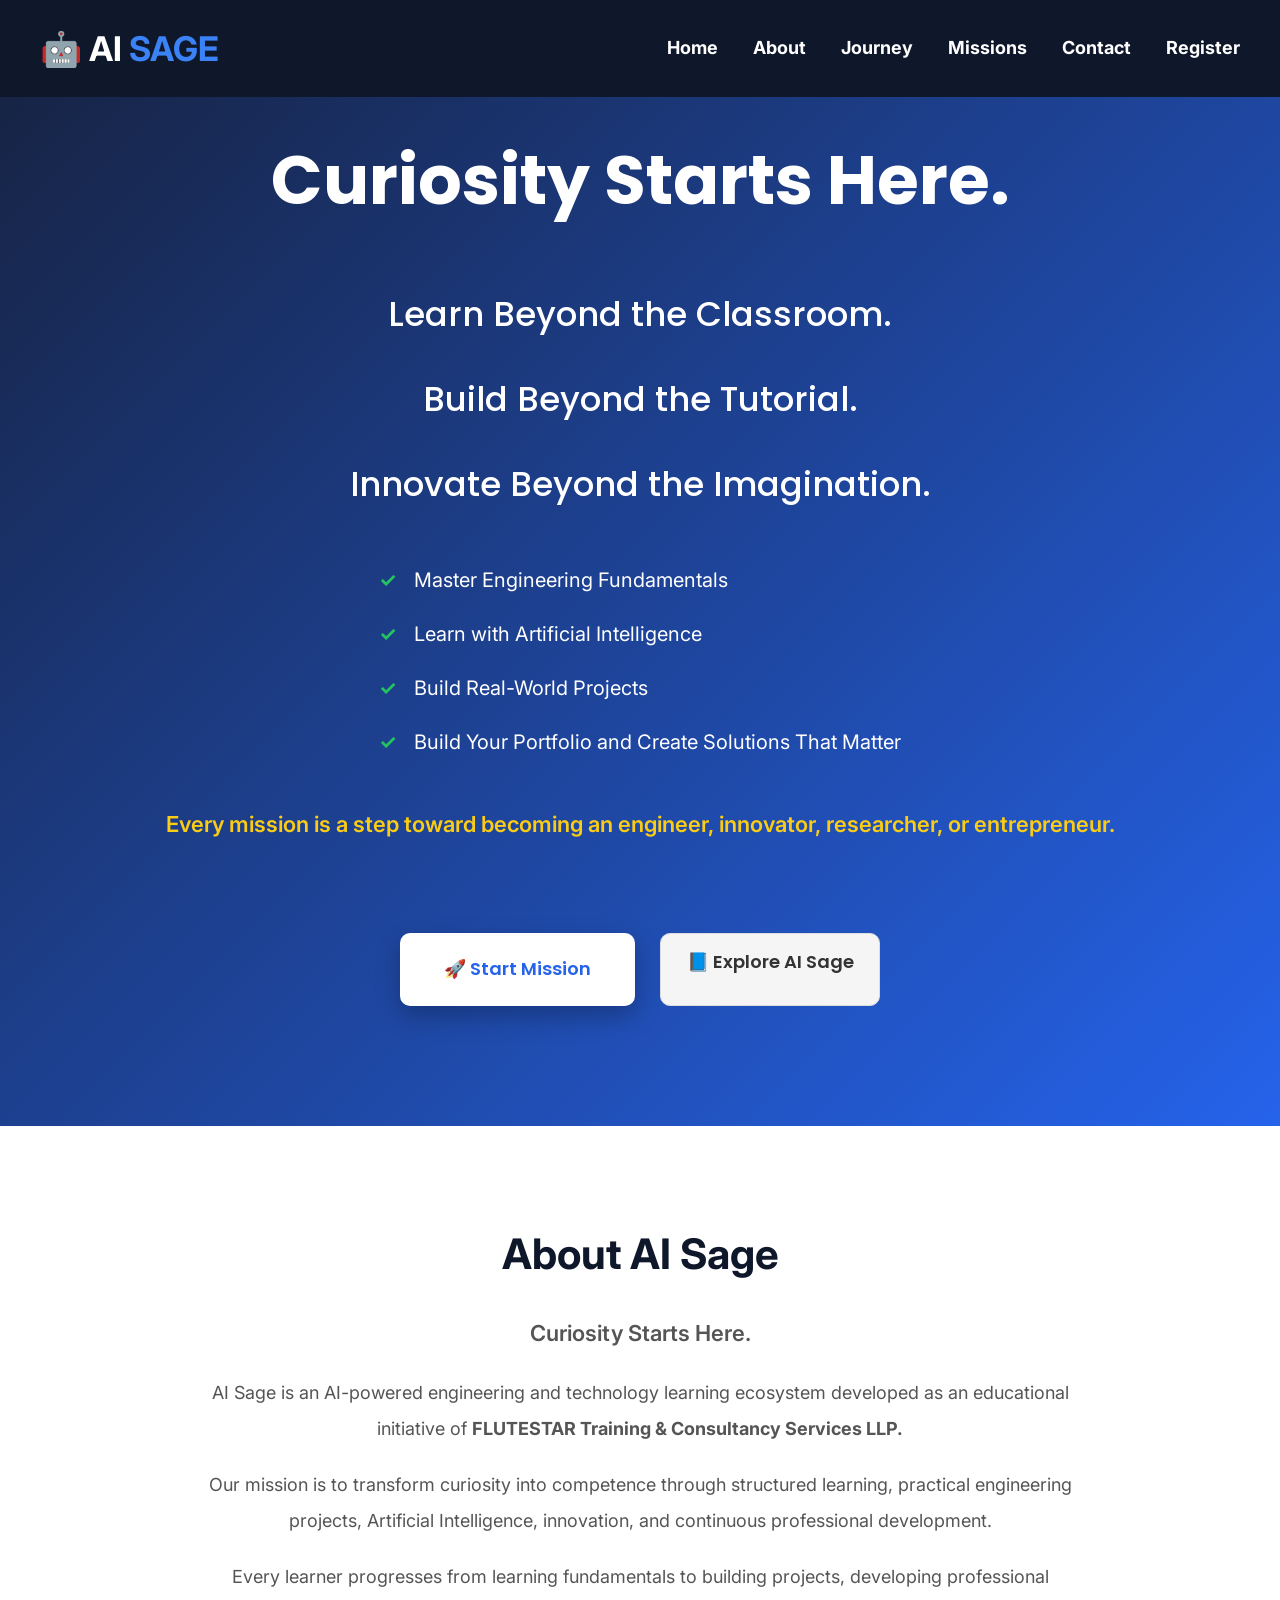
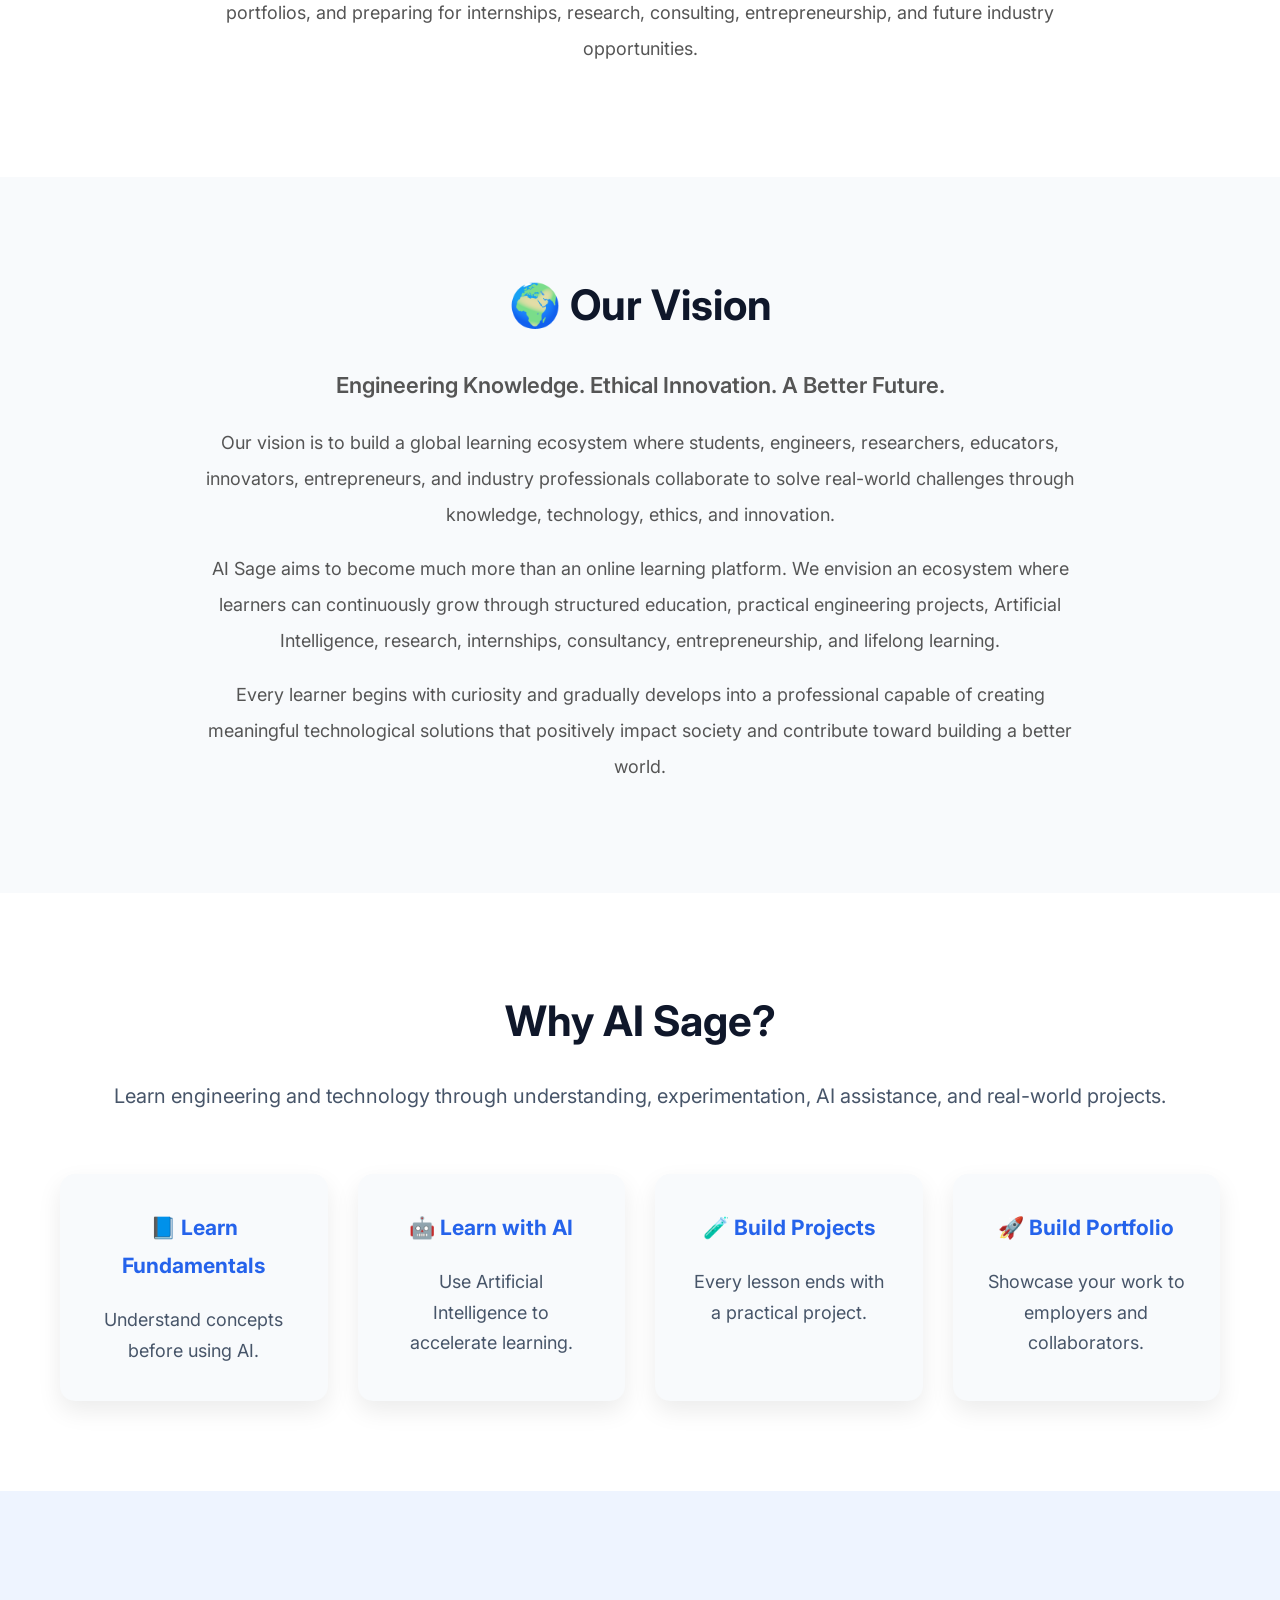
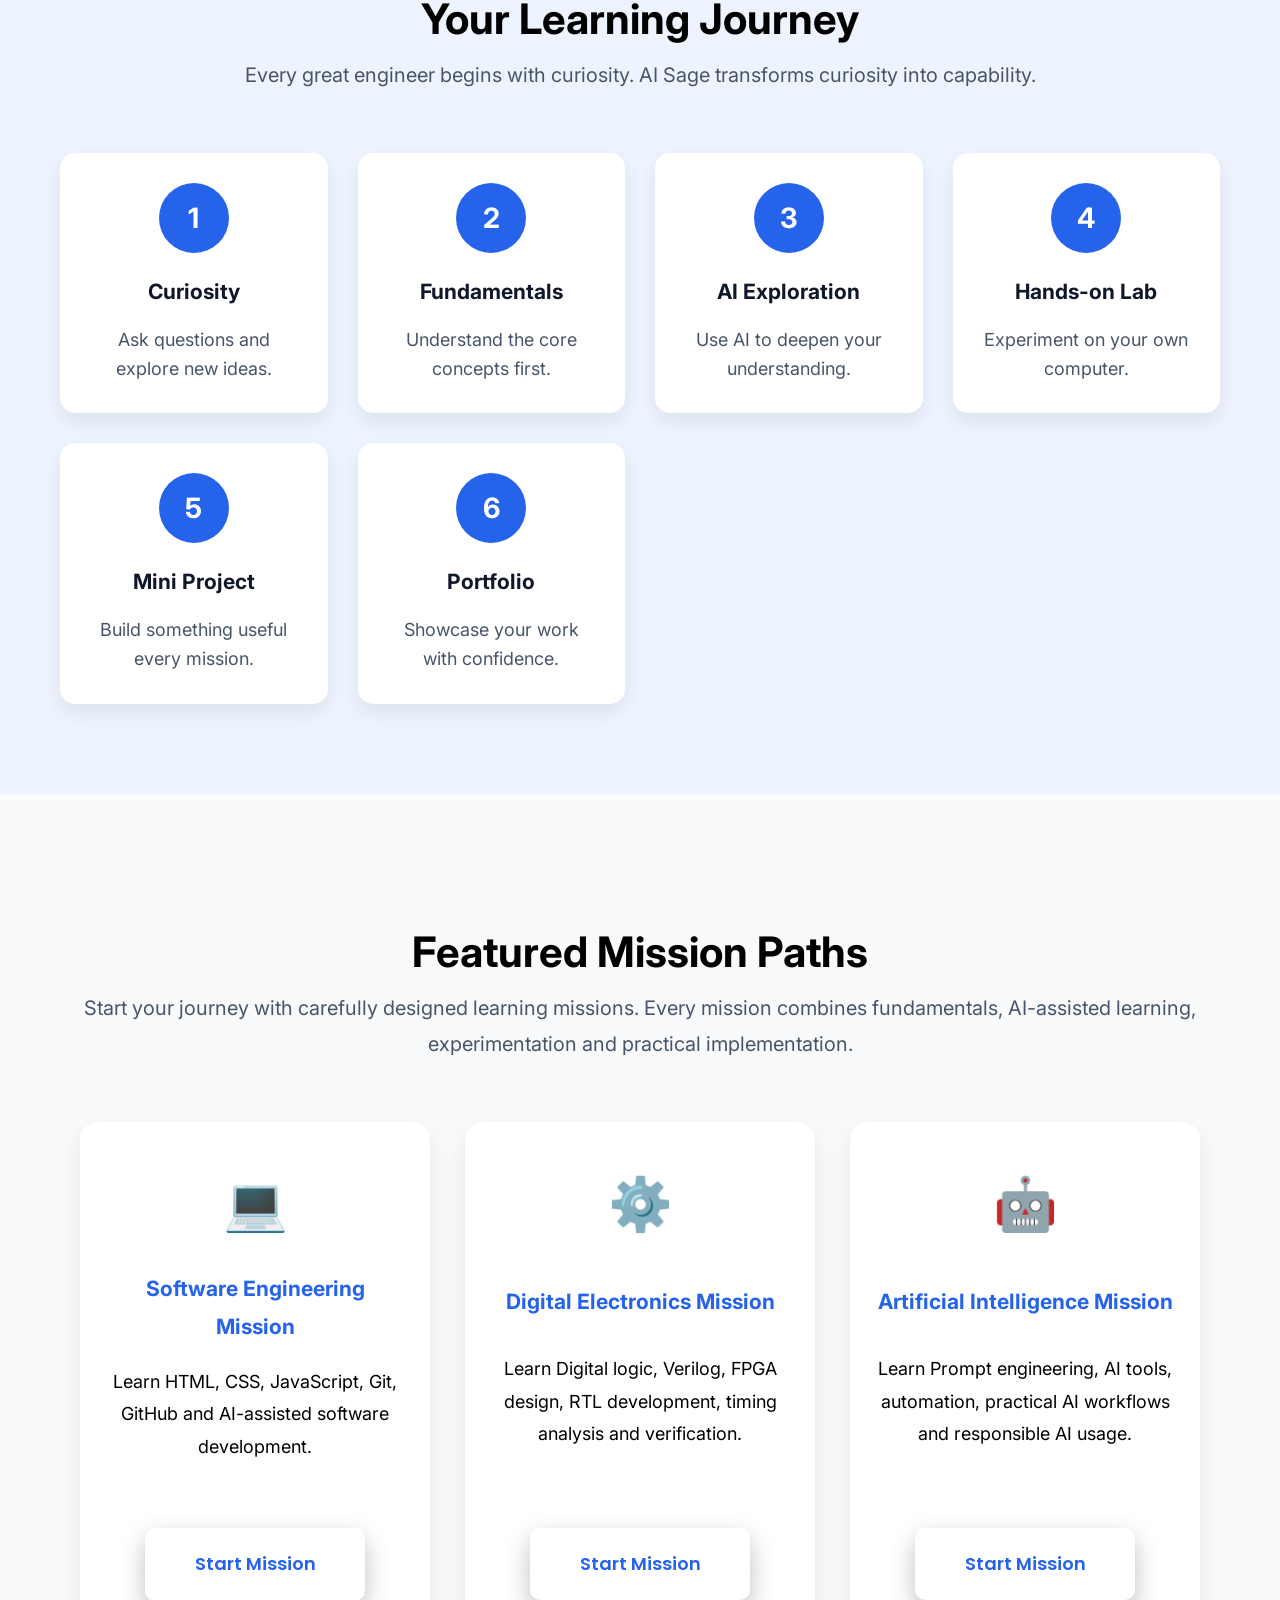
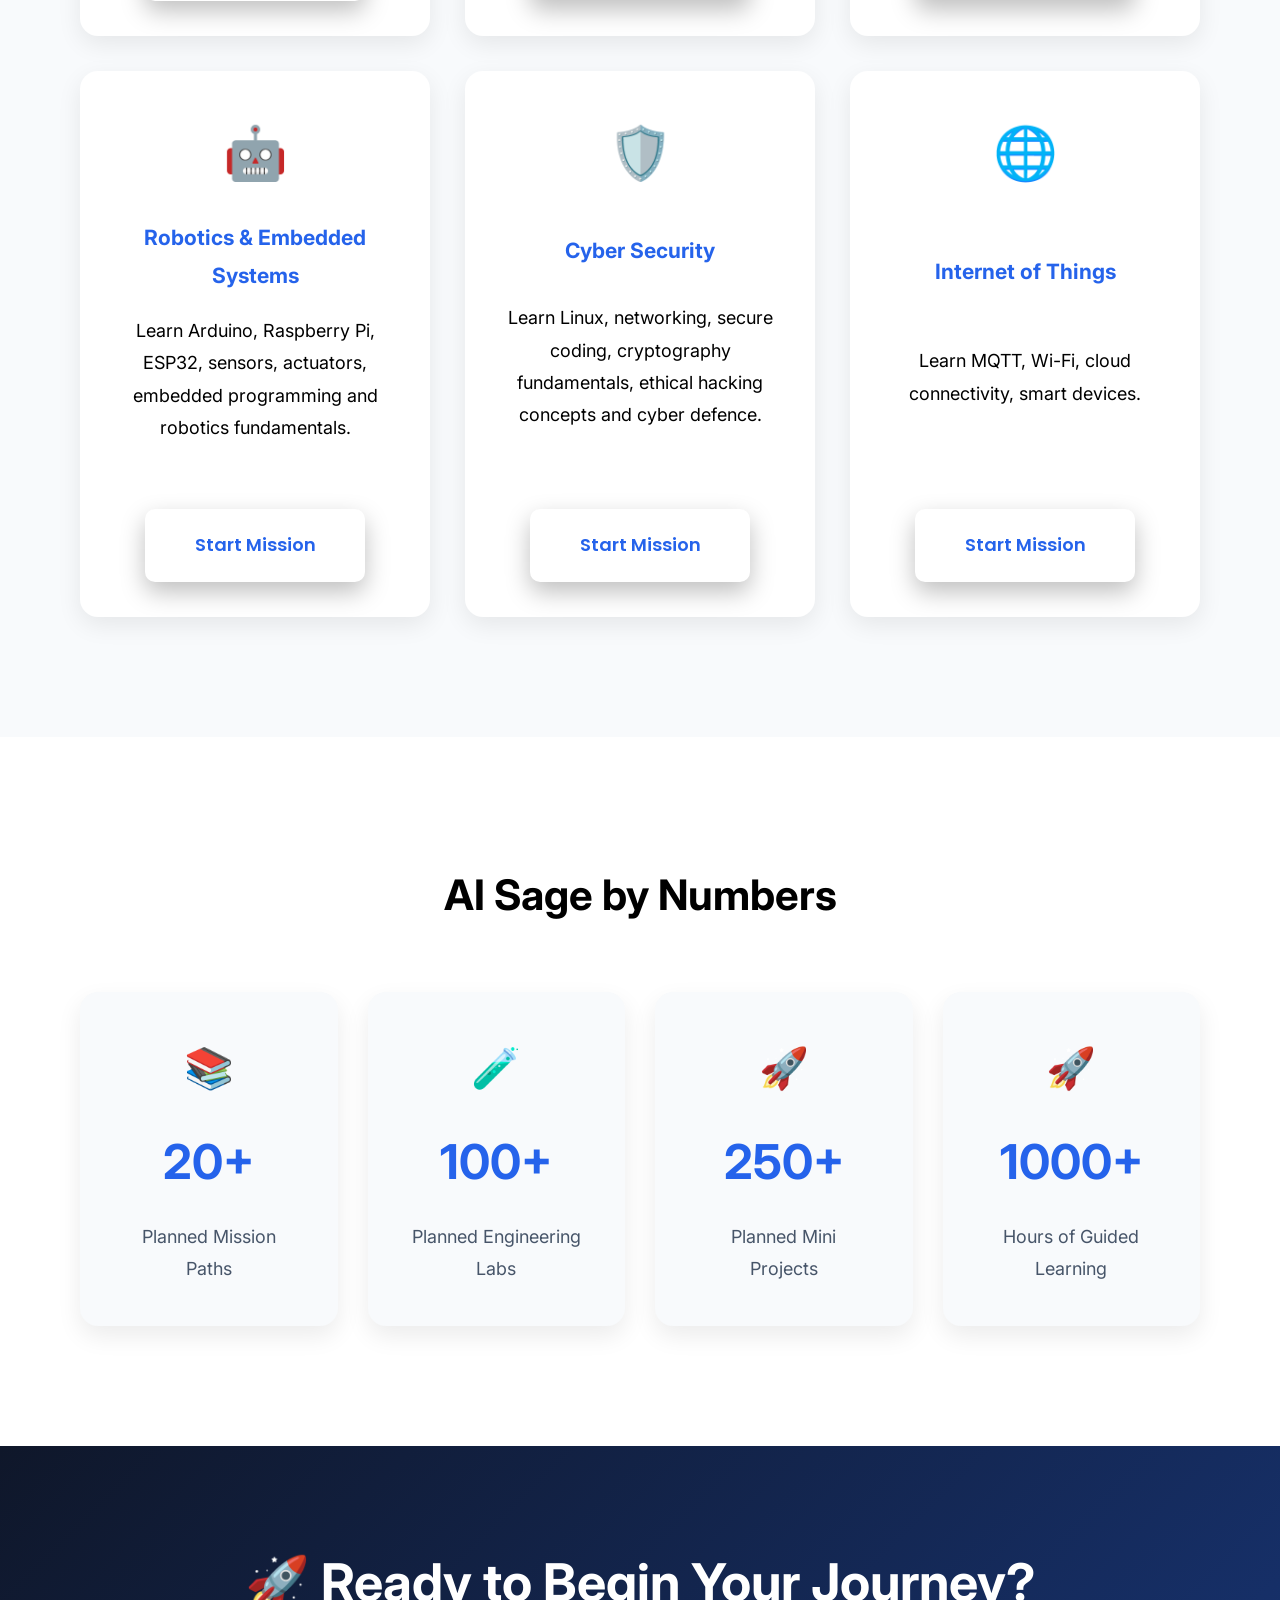
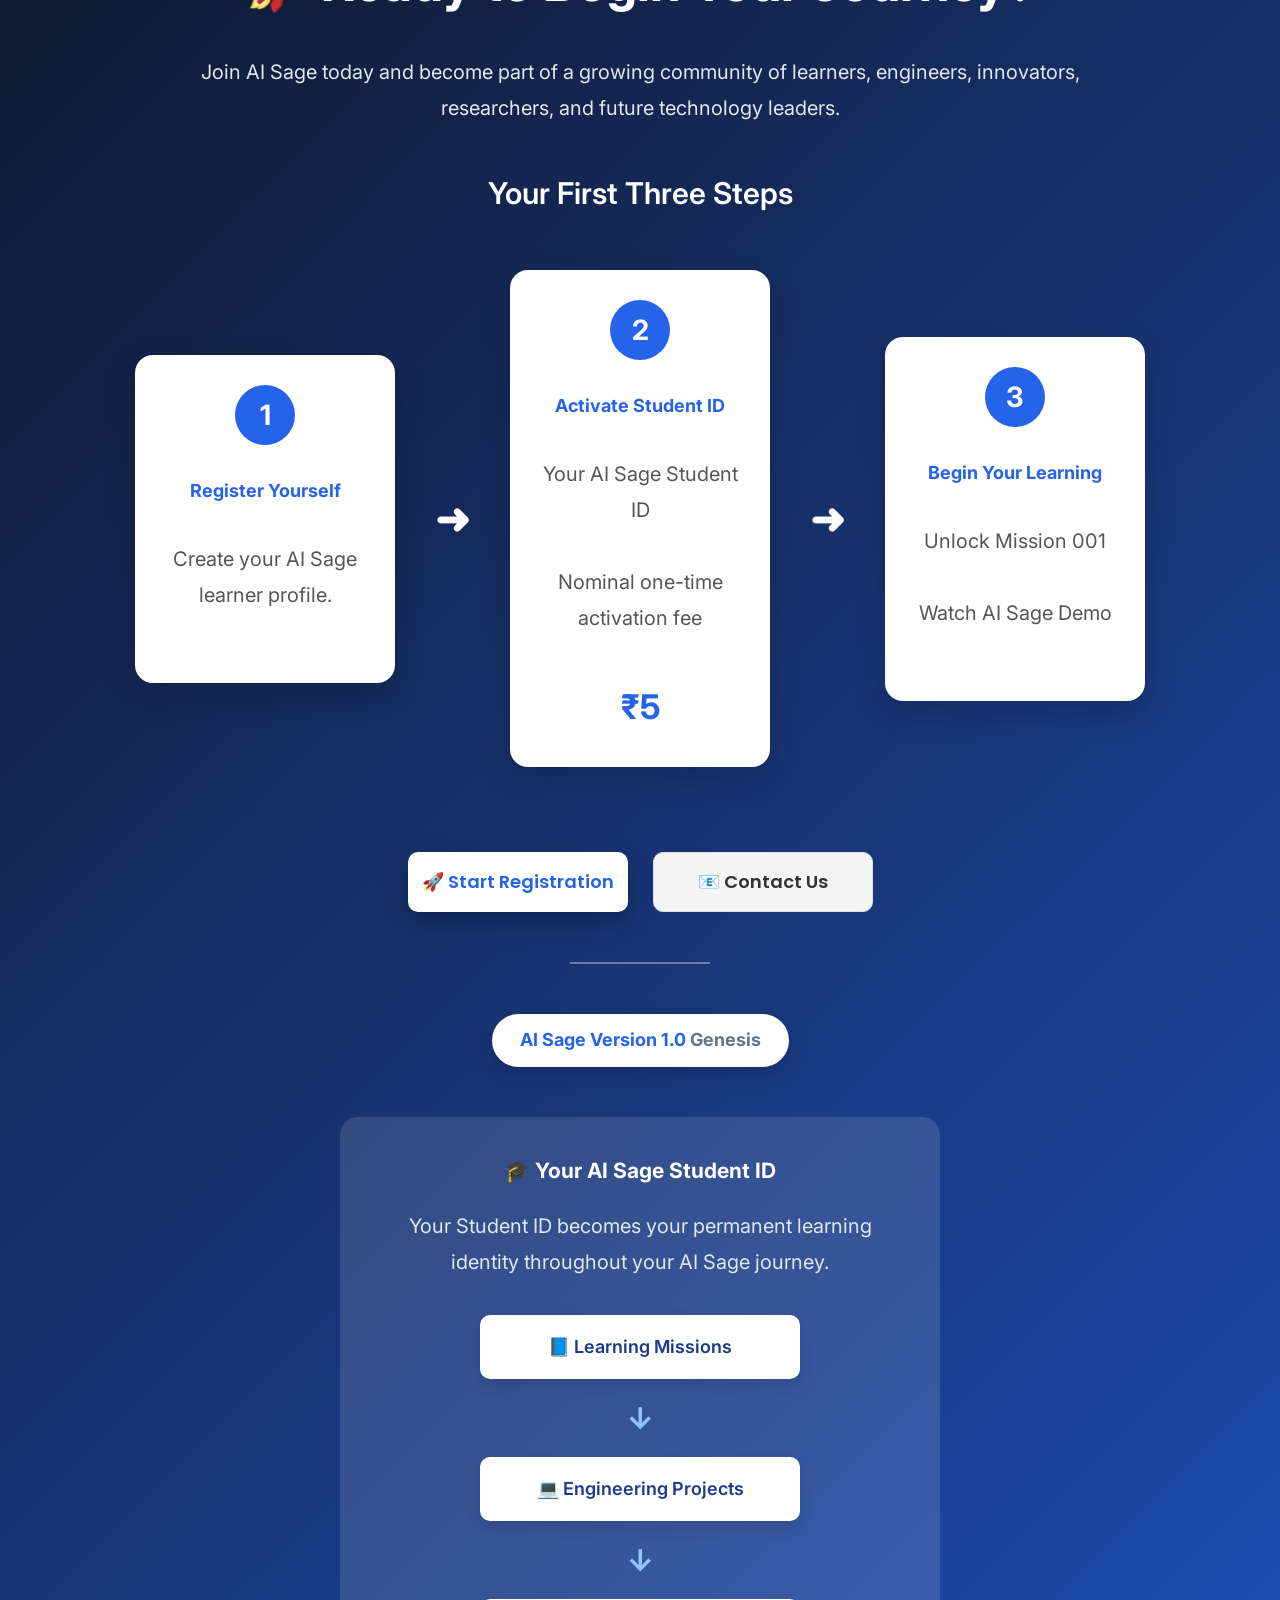
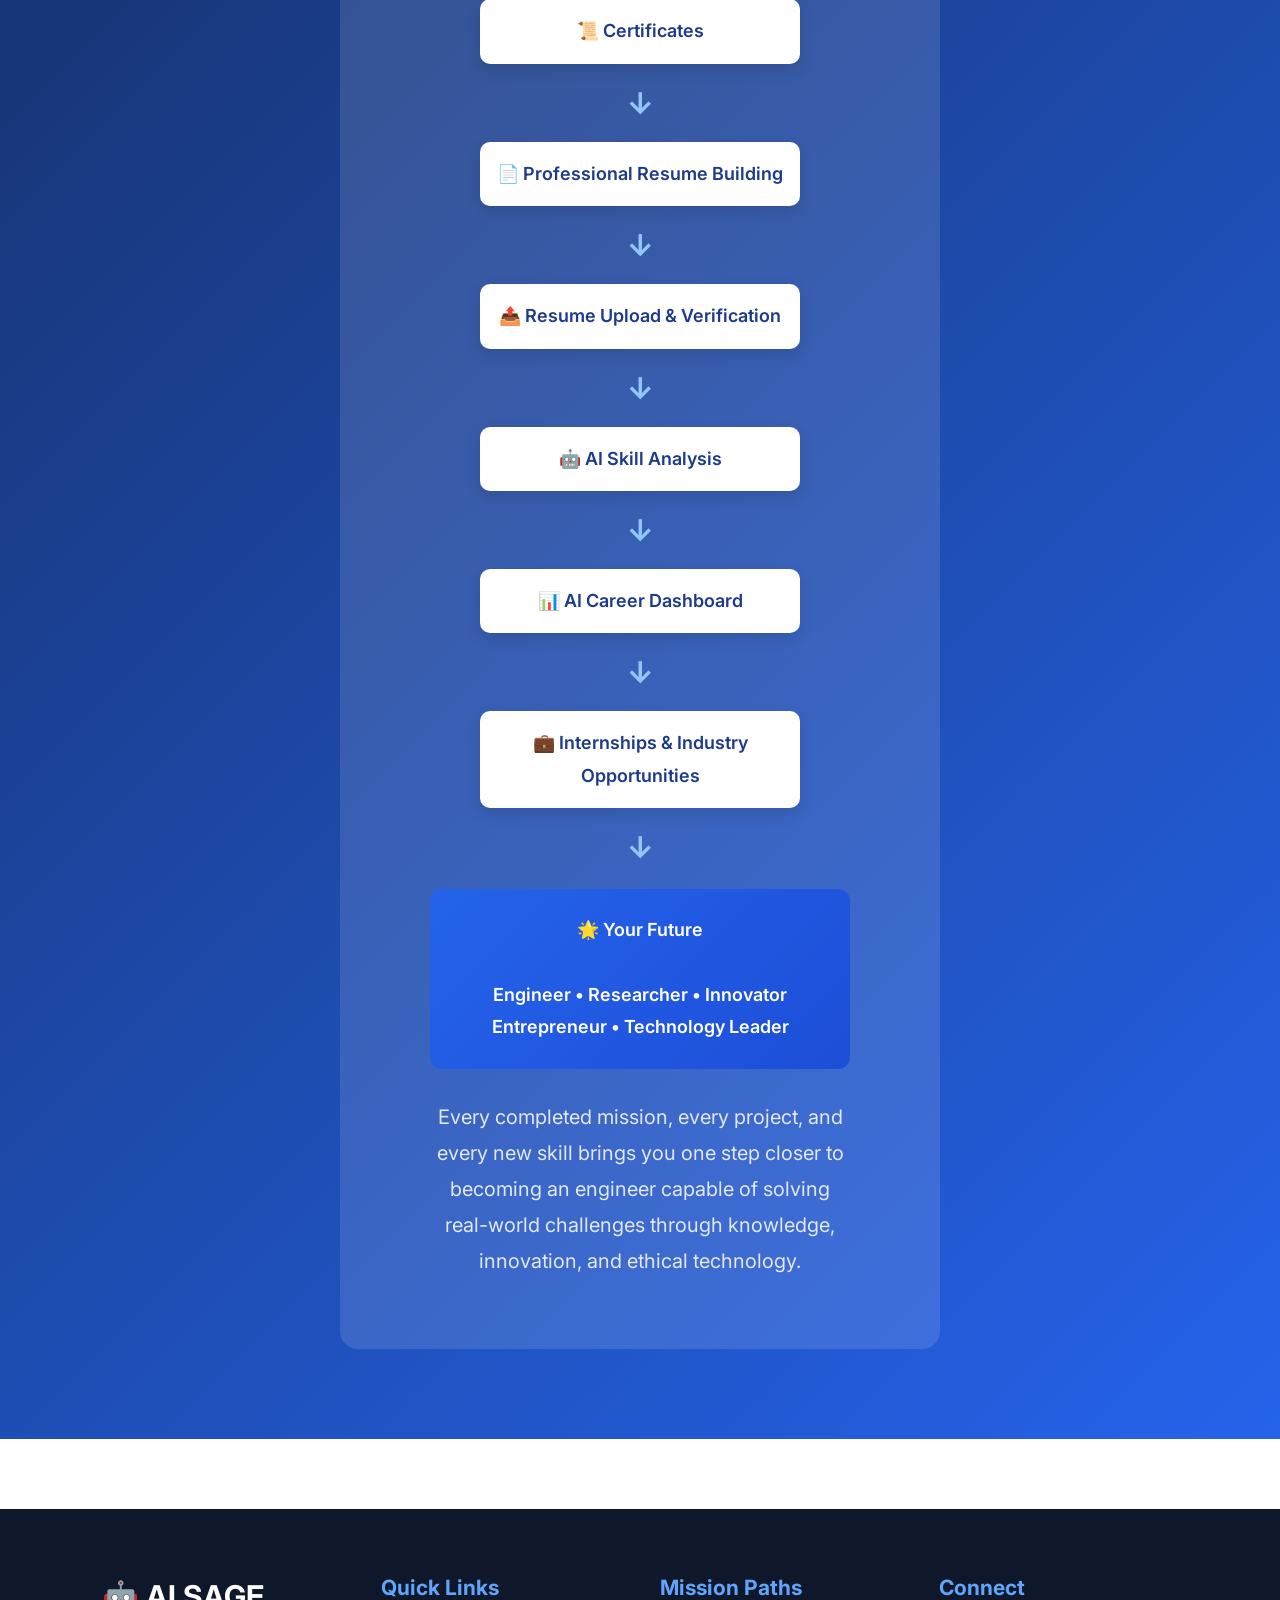
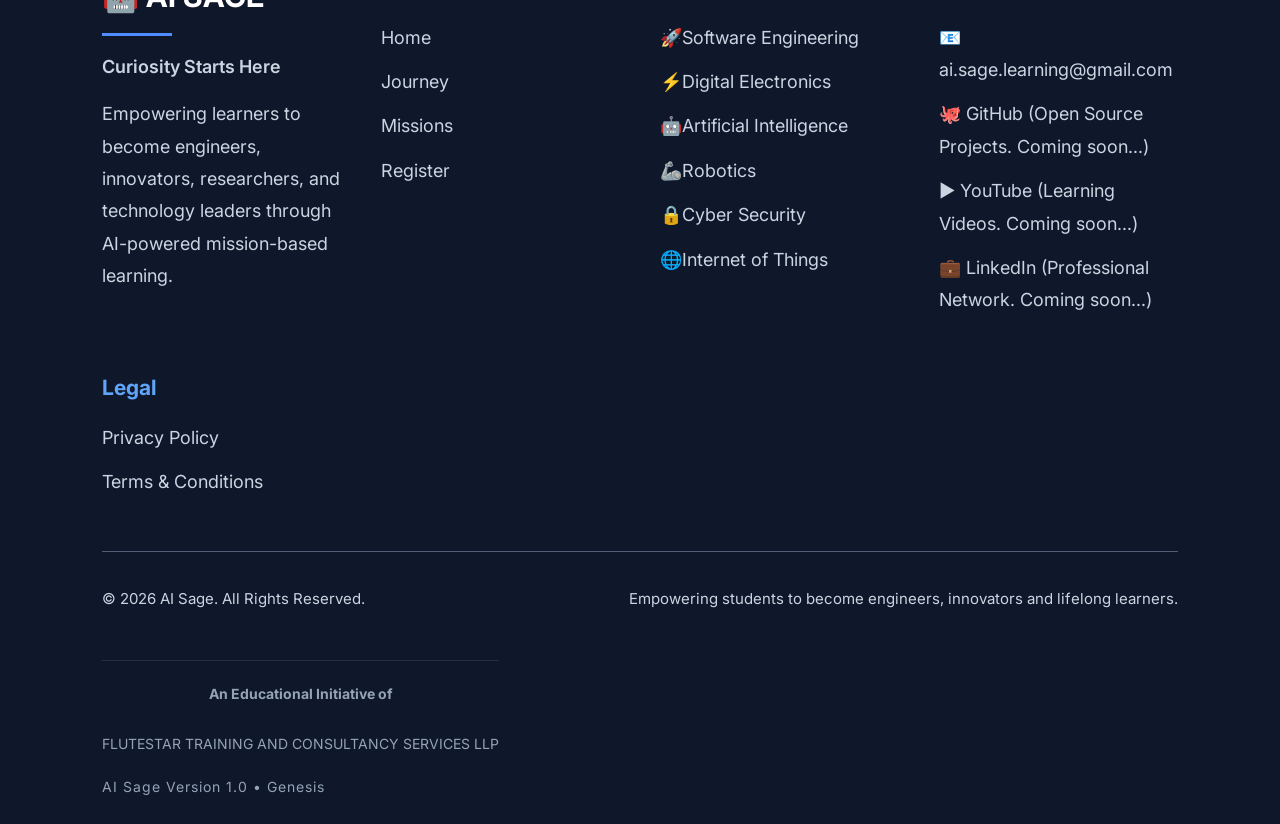
==== index.html @ 2101b4c4 "AI Sage Genesis v1.0 - Initial Release" ====
<!DOCTYPE html>
<html lang="en">

<head>

    <meta charset="UTF-8">
    <meta name="viewport"
          content="width=device-width, initial-scale=1.0">

    <title>AI Sage</title>

    <!-- Google Fonts -->

    <link rel="preconnect"
          href="https://fonts.googleapis.com">

    <link rel="preconnect"
          href="https://fonts.gstatic.com"
          crossorigin>

    <link href="https://fonts.googleapis.com/css2?family=Inter:wght@400;500;600&family=Poppins:wght@500;600;700&display=swap"
          rel="stylesheet">

    <link rel="stylesheet"
          href="css/style.css">

</head>

<body>

<!-- ========================= -->
<!-- Navigation -->
<!-- ========================= -->

<header>

    <nav class="navbar">

      <div class="logo">

           🤖 AI <span>SAGE</span>

      </div>

       <ul class="nav-links">

    <li><a href="#home">Home</a></li>

    <li><a href="#about">About</a></li>

    <li><a href="#journey">Journey</a></li>

    <li><a href="#missions">Missions</a></li>

    <li><a href="#contact">Contact</a></li>

    <li><a href="register.html" class="register-btn">Register</a></li>

</ul>

    </nav>

</header>


<!-- ========================= -->
<!-- Hero -->
<!-- ========================= -->

<section class="hero">

    <div class="hero-content">

        <h1>Curiosity Starts Here.</h1>

        <div class="hero-subtitle">

            <p>Learn Beyond the Classroom.</p>

            <p>Build Beyond the Tutorial.</p>

            <p>Innovate Beyond the Imagination.</p>

        </div>

        <ul class="hero-list">

            <li>Master Engineering Fundamentals</li>

            <li>Learn with Artificial Intelligence</li>

            <li>Build Real-World Projects</li>

            <li>Build Your Portfolio and Create Solutions That Matter</li>

        </ul>

        <p class="hero-highlight">

            Every mission is a step toward becoming an engineer,
            innovator, researcher, or entrepreneur.

        </p>

        <div class="hero-buttons">

            <a href="register.html"
               class="btn btn-primary">

                🚀 Start Mission

            </a>

            <a href="#missions"
               class="btn btn-secondary">

                📘 Explore AI Sage

            </a>

        </div>

    </div>

</section>

<section id="about" class="about-section">

    <div class="container">

        <h2>About AI Sage</h2>

        <p class="about-subtitle">

            Curiosity Starts Here.

        </p>

        <p>

            AI Sage is an AI-powered engineering and technology learning
            ecosystem developed as an educational initiative of
            <strong>FLUTESTAR Training & Consultancy Services LLP.</strong>

        </p>

        <p>

            Our mission is to transform curiosity into competence through
            structured learning, practical engineering projects,
            Artificial Intelligence, innovation, and continuous
            professional development.

        </p>

        <p>

            Every learner progresses from learning fundamentals to
            building projects, developing professional portfolios,
            and preparing for internships, research, consulting,
            entrepreneurship, and future industry opportunities.

        </p>

    </div>

</section>

<!-- ==========================================
                OUR VISION
========================================== -->

<section id="vision" class="vision-section">

    <div class="container">

        <h2>🌍 Our Vision</h2>

        <p class="vision-subtitle">

            Engineering Knowledge. Ethical Innovation. A Better Future.

        </p>

        <p>

            Our vision is to build a global learning ecosystem where
            students, engineers, researchers, educators, innovators,
            entrepreneurs, and industry professionals collaborate to
            solve real-world challenges through knowledge, technology,
            ethics, and innovation.

        </p>

        <p>

            AI Sage aims to become much more than an online learning
            platform. We envision an ecosystem where learners can
            continuously grow through structured education, practical
            engineering projects, Artificial Intelligence, research,
            internships, consultancy, entrepreneurship, and lifelong
            learning.

        </p>

        <p>

            Every learner begins with curiosity and gradually develops
            into a professional capable of creating meaningful
            technological solutions that positively impact society
            and contribute toward building a better world.

        </p>

    </div>

</section>


<!-- ===================================== -->
<!-- Why AI Sage -->
<!-- ===================================== -->

<section class="why-ai">

    <h2>Why AI Sage?</h2>

    <p class="section-text">

        Learn engineering and technology through
        understanding, experimentation, AI assistance,
        and real-world projects.

    </p>

    <div class="card-container">

        <div class="card">

            <h3>📘 Learn Fundamentals</h3>

            <p>

                Understand concepts before using AI.

            </p>

        </div>

        <div class="card">

            <h3>🤖 Learn with AI</h3>

            <p>

                Use Artificial Intelligence to accelerate learning.

            </p>

        </div>

        <div class="card">

            <h3>🧪 Build Projects</h3>

            <p>

                Every lesson ends with a practical project.

            </p>

        </div>

        <div class="card">

            <h3>🚀 Build Portfolio</h3>

            <p>

                Showcase your work to employers and collaborators.

            </p>

        </div>

    </div>

</section>

<!-- ===================================== -->
<!-- Learning Journey -->
<!-- ===================================== -->

<section class="journey" id="journey">

    <h2>Your Learning Journey</h2>

    <p class="section-text">

        Every great engineer begins with curiosity.
        AI Sage transforms curiosity into capability.

    </p>

    <div class="timeline">

        <div class="step">
            <div class="circle">1</div>
            <h3>Curiosity</h3>
            <p>Ask questions and explore new ideas.</p>
        </div>

        <div class="step">
            <div class="circle">2</div>
            <h3>Fundamentals</h3>
            <p>Understand the core concepts first.</p>
        </div>

        <div class="step">
            <div class="circle">3</div>
            <h3>AI Exploration</h3>
            <p>Use AI to deepen your understanding.</p>
        </div>

        <div class="step">
            <div class="circle">4</div>
            <h3>Hands-on Lab</h3>
            <p>Experiment on your own computer.</p>
        </div>

        <div class="step">
            <div class="circle">5</div>
            <h3>Mini Project</h3>
            <p>Build something useful every mission.</p>
        </div>

        <div class="step">
            <div class="circle">6</div>
            <h3>Portfolio</h3>
            <p>Showcase your work with confidence.</p>
        </div>

    </div>

</section>
<!-- =====================================
Featured Mission Paths
===================================== -->

<section class="missions" id="missions">

    <h2>Featured Mission Paths</h2>

    <p class="section-text">

        Start your journey with carefully designed learning missions.
        Every mission combines fundamentals, AI-assisted learning,
        experimentation and practical implementation.

    </p>

    <div class="mission-grid">

        <div class="mission-card">

            <div class="mission-icon">💻</div>

            <h3>Software Engineering Mission</h3>

            <p>

                Learn HTML, CSS, JavaScript,
                Git, GitHub and AI-assisted software development.

            </p>

            <a href="register.html" class="btn btn-primary">

                Start Mission

            </a>

        </div>

        <div class="mission-card">

            <div class="mission-icon">⚙️</div>

            <h3>Digital Electronics Mission</h3>

            <p>

                Learn Digital logic, Verilog,
                FPGA design, RTL development,
                timing analysis and verification.

            </p>

            <a href="register.html" class="btn btn-primary">

                Start Mission

            </a>

        </div>

        <div class="mission-card">

            <div class="mission-icon">🤖</div>

            <h3>Artificial Intelligence Mission</h3>

            <p>

                Learn Prompt engineering,
                AI tools,
                automation,
                practical AI workflows
                and responsible AI usage.

            </p>

            <a href="register.html" class="btn btn-primary">

                Start Mission

            </a>

        </div>
            
        <div class="mission-card">

            <div class="mission-icon">🤖</div>

             <h3>Robotics & Embedded Systems</h3>

            <p>

                  Learn Arduino, Raspberry Pi,
                  ESP32, sensors, actuators,
                  embedded programming and
                  robotics fundamentals.

            </p>

            <a href="register.html" class="btn btn-primary">

                  Start Mission

            </a>

        </div>


    <div class="mission-card">

         <div class="mission-icon">🛡️</div>

            <h3>Cyber Security</h3>

             <p>

                 Learn Linux, networking,
                 secure coding,
                 cryptography fundamentals,
                 ethical hacking concepts
                 and cyber defence.

             </p>

            <a href="register.html" class="btn btn-primary">

                Start Mission

            </a>

        </div>

    <div class="mission-card">

        <div class="mission-icon">🌐</div>

            <h3>Internet of Things</h3>

             <p>

             Learn MQTT, Wi-Fi, cloud connectivity, smart devices.

            </p>

            <a href="register.html" class="btn btn-primary">

              Start Mission

                </a>

        </div>
    </div>

</section>

<section class="stats">

    <h2>AI Sage by Numbers</h2>

    <div class="stats-grid">

        <div class="stat-card">

             <div class="stat-icon">📚</div>

                <h3>20+</h3>

             <p>Planned Mission Paths</p>

        </div>

        <div class="stat-card">

            <div class="stat-icon">🧪</div>

                 <h3>100+</h3>

             <p>Planned Engineering Labs</p>

        </div>

        <div class="stat-card">

            <div class="stat-icon">🚀</div>

            <h3>250+</h3>

            <p>Planned Mini Projects</p>

        </div>

        <div class="stat-card">
        
            <div class="stat-icon">🚀</div>

            <h3>1000+</h3>

            <p>Hours of Guided Learning</p>

        </div>

    </div>

</section>


</section>

<!-- ==========================================
        FINAL CALL TO ACTION
========================================== -->

<section class="cta-section">

    <div class="cta-container">

        <h2>🚀 Ready to Begin Your Journey?</h2>

        <p class="cta-description">

            Join AI Sage today and become part of a growing community of
            learners, engineers, innovators, researchers, and future
            technology leaders.

        </p>

        <!-- New Heading -->

        <h3 class="cta-flow-title">

            Your First Three Steps

        </h3>

        <div class="registration-flow">

            <!-- STEP 1 -->

            <div class="flow-step">

                <span class="flow-number">1</span>

                <h4>Register Yourself</h4>

                <p>

                    Create your AI Sage
                    learner profile.

                </p>

            </div>

            <div class="flow-arrow">➜</div>

            <!-- STEP 2 -->

            <div class="flow-step">

                <span class="flow-number">2</span>

                <h4>Activate Student ID</h4>

               <p class="step-description">

                    Your AI Sage Student ID

                    <br><br>

                     Nominal one-time
                     activation fee

                    </p>


                <h3 class="price-tag">

                    ₹5

                </h3>

            </div>

            <div class="flow-arrow">➜</div>

            <!-- STEP 3 -->

            <div class="flow-step">

                <span class="flow-number">3</span>

                <h4>Begin Your Learning</h4>

                <p>

                    Unlock Mission 001

                    <br><br>

                    Watch AI Sage Demo

                </p>

            </div>

        </div>

        <!-- Buttons -->

        <div class="cta-buttons">

            <a href="register.html"
               class="btn btn-primary">

                🚀 Start Registration

            </a>

            <a href="mailto:ai.sage.learning@gmail.com"
               class="btn btn-secondary">

                📧 Contact Us

            </a>

        </div>

<hr class="cta-divider">



<div class="version-badge">

    AI Sage Version 1.0

    <span>Genesis</span>

</div>




        <!-- Student ID Note -->

        <div class="student-benefits">

            <h3>

                🎓 Your AI Sage Student ID

            </h3>

            <p>

                Your Student ID becomes your permanent learning identity
                throughout your AI Sage journey.

            </p>

            <div class="student-roadmap">

    <div class="roadmap-item">
        📘 Learning Missions
    </div>

    <div class="roadmap-arrow">↓</div>

    <div class="roadmap-item">
        💻 Engineering Projects
    </div>

    <div class="roadmap-arrow">↓</div>

    <div class="roadmap-item">
        📜 Certificates
    </div>

    <div class="roadmap-arrow">↓</div>

    <div class="roadmap-item">
         📄 Professional Resume Building
    </div>

 <div class="roadmap-arrow">↓</div>

    <div class="roadmap-item">
         📤 Resume Upload & Verification
    </div>



    <div class="roadmap-arrow">↓</div>

    <div class="roadmap-item">
        🤖 AI Skill Analysis
    </div>

    <div class="roadmap-arrow">↓</div>

    <div class="roadmap-item">
        📊 AI Career Dashboard
    </div>

    <div class="roadmap-arrow">↓</div>

    <div class="roadmap-item">
        💼 Internships & Industry Opportunities
    </div>


<div class="roadmap-arrow">↓</div>

<div class="roadmap-destination">

    🌟 Your Future

    <br><br>

    Engineer • Researcher • Innovator

    <br>

    Entrepreneur • Technology Leader

</div>

<p class="journey-message">

Every completed mission,
every project,
and every new skill

brings you one step closer to becoming an engineer capable of solving real-world challenges through knowledge, innovation, and ethical technology.

</p>


</div>

        </div>

    </div>

</section>

<!-- ===========================================
                FOOTER
============================================ -->

<footer class="footer" id="contact">
   
    <div class="footer-container">

        <!-- Column 1 -->
        <div class="footer-column">

            <h2>🤖 AI SAGE</h2>

            <p class="footer-tagline">
                Curiosity Starts Here
            </p>

            <p>
                Empowering learners to become
                engineers, innovators, researchers,
                and technology leaders through
                AI-powered mission-based learning.
            </p>

        </div>

        <!-- Column 2 -->
        <div class="footer-column">

            <h3>Quick Links</h3>

            <ul>

                <li><a href="index.html">Home</a></li>

                <li><a href="#journey">Journey</a></li>

                <li><a href="#missions">Missions</a></li>

                <li><a href="register.html">Register</a></li>

            </ul>

        </div>

        <!-- Column 3 -->
        <div class="footer-column">

            <h3>Mission Paths</h3>

            <ul>

                <li>🚀Software Engineering</li>

                <li>⚡Digital Electronics</li>

                <li>🤖Artificial Intelligence</li>

                <li>🦾Robotics</li>

                <li>🔒Cyber Security</li>

                <li>🌐Internet of Things</li>

            </ul>

        </div>

        <!-- Column 4 -->
        <div class="footer-column">

            <h3>Connect</h3>

            <ul>

                <li>📧 ai.sage.learning@gmail.com</li>

                <li>🐙 GitHub (Open Source Projects. Coming soon...)</li>

                <li>▶ YouTube (Learning Videos. Coming soon...)</li>

                <li>💼 LinkedIn (Professional Network. Coming soon...)</li>

            </ul>

        </div>

<!-- Column 5 -->
        <div class="footer-column">

<h3>Legal</h3>

<ul>

<li>

<a href="privacy.html">

Privacy Policy

</a>

</li>

<li>

<a href="terms.html">

Terms & Conditions

</a>

</li>

</ul>

</div>






    </div>

    <hr>

    <div class="footer-bottom">

        <p>
            © 2026 AI Sage. All Rights Reserved.
        </p>

        <p>
            Empowering students to become engineers,
            innovators and lifelong learners.
        </p>

        <div class="footer-powered">

            <strong>An Educational Initiative of</strong>

            <br><br>

            FLUTESTAR 
            TRAINING AND CONSULTANCY SERVICES LLP

        </div>

    </div>



    <div class="footer-version">

    AI Sage Version 1.0 • Genesis

</div>

</footer>





</body>

</html>
---- css/style.css ----
/* ===================================
   AI SAGE
   Version 0.2
=================================== */

*{
    margin:0;
    padding:0;
    box-sizing:border-box;
}

body{

    font-family:'Inter',sans-serif;

    font-size:18px;

    line-height:1.8;

}
/*==============================
Navigation
==============================*/

.navbar{

    position:fixed;

    top:0;

    left:0;

    width:100%;

    background:#0f172a;

    display:flex;

    justify-content:space-between;

    align-items:center;

    padding:18px 40px;

    z-index:1000;

}

.logo{

    color:white;

    font-size:34px;

    font-weight:700;

}

.logo span{

    color:#3B82F6;

}

.nav-links{

    display:flex;

    list-style:none;

    gap:35px;

}

.nav-links a{

    text-decoration:none;

    color:white;

    font-weight:bold;

}

.nav-links a:hover{

    color:#60a5fa;

}

/*==============================
Hero
==============================*/

/*=====================================
Hero
=====================================*/

.hero{

    min-height:90vh;

    display:flex;

    justify-content:center;

    align-items:center;

    text-align:center;

    background:linear-gradient(135deg,#16213E,#2563EB);

    color:white;

    padding:120px 40px;

}

.hero-content{

   max-width:1100px;

}

.hero h1{

    font-size:68px;

    font-family:'Poppins',sans-serif;

    margin-bottom:25px;

}

.hero h2{

    font-size:34px;

    font-weight:500;

    line-height:1.5;

    margin-bottom:35px;

}

.hero p{

    font-size:22px;

    line-height:2.2;

    margin-bottom:25px;

}

.hero-highlight{

    font-size:24px;

    font-weight:600;

    color:#FACC15;

    margin-top:20px;

}


.hero-buttons{

    margin-top:50px;

    display:flex;

    justify-content:center;

    gap:25px;

    flex-wrap:wrap;

}


.hero-list{

    list-style:none;

    margin:40px auto;

    width:fit-content;

    text-align:left;

    padding:0;

}

.hero-list li{


    font-size:20px;

    margin:18px 0;

    position:relative;

    padding-left:35px;

    line-height:1.8;

}

.hero-list li::before{

    content:"✓";

    color:#22C55E;

    font-weight:bold;

    position:absolute;

    left:0;

}


.hero-subtitle{

    display:flex;

    flex-direction:column;

    gap:10px;

    margin:35px 0;

}

.hero-subtitle p{

    font-family:'Poppins',sans-serif;

    font-size:34px;

    font-weight:500;

    margin:0;

}


.btn{

    display:inline-block;

    margin-top:35px;

    padding:18px 42px;

    border-radius:10px;

    text-decoration:none;

    font-family:'Poppins',sans-serif;

    font-size:18px;

    font-weight:600;

    transition:all .3s ease;

    cursor:pointer;

    min-width:220px;

    text-align:center;

}

.btn-primary{

    background:#ffffff;

    color:#2563EB;

    border:2px solid #ffffff;

    box-shadow:0 10px 25px rgba(0,0,0,.25);

}


.btn-primary:hover{

    background:#2563EB;

    color:#ffffff;

    border:2px solid #ffffff;

    transform:translateY(-4px);

}

.btn-secondary{

    background:transparent;

    color:white;

    border:2px solid white;

}

.btn-secondary:hover{

    background:white;

    color:#2563EB;

}


.btn:hover{

    background:#dbeafe;

    transform:translateY(-3px);

}


/*=====================================
Why AI Sage
=====================================*/

.why-ai{

    padding:90px 60px;

    background:white;

    text-align:center;

}

.why-ai h2{

    font-size:42px;

    color:#0f172a;

    margin-bottom:20px;

}

.section-text{

    font-size:20px;

    color:#475569;

    margin-bottom:60px;

}

section h2{

    font-size:42px;

    font-weight:700;

}

.success-section{

    min-height:100vh;

    display:flex;

    justify-content:center;

    align-items:center;

    background:#eef3fb;

}

.success-card{

    background:white;

    width:650px;

    padding:50px;

    border-radius:20px;

    text-align:center;

    box-shadow:0 10px 25px rgba(0,0,0,.12);

}

.success-card h1{

    color:#2f62ff;

    margin-bottom:48px;

}

.success-list{

    margin:35px 0;

    line-height:2;

    font-size:18px;

}


.success-badge{

    display:inline-block;

    background:#eafaf0;

    color:#1d7a3d;

    padding:10px 24px;

    border-radius:25px;

    font-weight:600;

    margin:25px 0;

}

.success-card .btn{

    background:#2f62ff;

    color:white;

    padding:16px 36px;

    border-radius:10px;

    text-decoration:none;

    font-weight:600;

    transition:.3s;

}

.success-card .btn:hover{

    background:#1f4fe0;

    transform:translateY(-3px);

}


.success-divider{

    width:120px;

    margin:35px auto;

    border:0;

    height:2px;

    background:#2f62ff;

    opacity:.2;

}



.sucess-icon
{
    font-size:55px;
}



.card-container{

    display:grid;

    grid-template-columns:repeat(auto-fit,minmax(250px,1fr));

    gap:30px;

}

.card{

    background:#f8fafc;

    padding:35px;

    border-radius:15px;

    transition:0.3s;

    box-shadow:0px 10px 25px rgba(0,0,0,0.08);

}

.card:hover{

    transform:translateY(-10px);

}

.card h3{

    margin-bottom:20px;

    color:#2563eb;

}

.card p{

    color:#475569;

    line-height:1.7;

}

/*=====================================
Learning Journey
=====================================*/

.journey{

    background:#eef4ff;

    padding:90px 60px;

    text-align:center;

}

.timeline{

    display:grid;

    grid-template-columns:repeat(auto-fit,minmax(220px,1fr));

    gap:30px;

    margin-top:60px;

}

.step{

    background:white;

    border-radius:15px;

    padding:30px;

    box-shadow:0 8px 20px rgba(0,0,0,0.08);

    transition:.3s;

}

.step:hover{

    transform:translateY(-8px);

}

.circle{

    width:70px;

    height:70px;

    background:#2563eb;

    color:white;

    border-radius:50%;

    display:flex;

    justify-content:center;

    align-items:center;

    font-size:28px;

    font-weight:bold;

    margin:auto;

    margin-bottom:20px;

}

.step h3{

    margin-bottom:15px;

    color:#0f172a;

}




.step p{

    color:#475569;

    line-height:1.6;

}

/*=====================================
Featured Missions
=====================================*/

.missions{

    padding:120px 80px;

    background:#f8fafc;

    text-align:center;

}

.mission-grid{

    display:grid;

    grid-template-columns:repeat(3,1fr);

    gap:35px;

    margin-top:60px;

}

.mission-card{

    background:#ffffff;

    border-radius:18px;

    padding:35px 25px;

    box-shadow:0 8px 25px rgba(0,0,0,0.08);

    display:flex;

    flex-direction:column;

    justify-content:space-between;

    align-items:center;

    min-height:360px;

    transition:0.3s;

}

.mission-card:hover{

    transform:translateY(-8px);

    box-shadow:0 18px 40px rgba(0,0,0,0.15);

}

.mission-icon{

    font-size:52px;

    margin-bottom:20px;

}

.mission-card h3{

    margin-bottom:20px;

    color:#2563EB;

}

.mission-card p{

    line-height:1.8;

    margin-bottom:30px;

}


/*=====================================
AI Sage by Numbers
=====================================*/

.stats{

    background:#ffffff;

    padding:120px 80px;

    text-align:center;

}

.stats-grid{

    display:grid;

    grid-template-columns:repeat(auto-fit,minmax(220px,1fr));

    gap:30px;

    margin-top:60px;

}

.stat-card{

    background:#f8fafc;

    border-radius:18px;

    padding:40px;

    box-shadow:0 10px 25px rgba(0,0,0,.08);

    transition:.3s;

}

.stat-card:hover{

    transform:translateY(-6px);

}

.stat-card h3{

    font-size:48px;

    color:#2563EB;

    margin-bottom:15px;

}

.stat-card p{

    font-size:18px;

    color:#475569;

}

.stat-icon{

    font-size:40px;

    margin-bottom:15px;

}

/*=============================================
                FOOTER
=============================================*/

.footer{

    background:#10182b;

    color:white;

    padding:70px 80px 25px;

}


.footer-container{

    display:grid;

    grid-template-columns:repeat(auto-fit,minmax(220px,1fr));

    gap:50px;

}


.footer-column h2{
    font-size:30px;
    color:#4f8cff;
    margin-bottom:20px;
}


.footer-column h2::after{

    content:"";

    display:block;

    width:70px;

    height:3px;

    background:#4f8cff;

    margin-top:10px;

}


.footer-column h3{

    margin-bottom:20px;

    color:#ffffff;

}


.footer-column p{

    color:#d0d6e5;

    line-height:1.8;

}


.footer-tagline{

    color:#ffd54f;

    font-weight:bold;

    margin-bottom:15px;

}


.footer-column ul{

    list-style:none;

    padding:0;

}


.footer-column li{

    margin-bottom:12px;

}


.footer-column a{

    transition:0.3s;

}

.footer-column a:hover{

    color:#4f8cff;

    padding-left:8px;

}

.footer hr{

    margin:45px 0 25px;

    border:none;

    height:1px;

    background:#33415c;

}


.footer-bottom{

    display:flex;

    justify-content:space-between;

    flex-wrap:wrap;

    gap:15px;

    color:#c5cde0;

    font-size:15px;

}

/*==============================
Payment Page
===============================*/

.payment-section{

padding:100px 20px;

display:flex;

justify-content:center;

background:#f4f7fc;

min-height:100vh;

}

.payment-card{

background:white;

padding:50px;

border-radius:20px;

max-width:500px;

width:100%;

text-align:center;

box-shadow:0 10px 30px rgba(0,0,0,0.15);

}

.payment-card img{

width:250px;

margin:25px auto;

display:block;

}

.payment-card input{

width:100%;

padding:12px;

margin-top:8px;

margin-bottom:20px;

}

/*=========================================
AI Sage Loading Screen
=========================================*/

.loading-box{

    display:none;

    position:fixed;

    top:0;

    left:0;

    width:100%;

    height:100%;

    background:rgba(0,0,0,0.65);

    z-index:9999;

    justify-content:center;

    align-items:center;

    flex-direction:column;

    color:white;

    font-family:Poppins, sans-serif;

}

.progress-bar{

    width:320px;

    height:16px;

    background:#ddd;

    border-radius:30px;

    margin-top:25px;

    overflow:hidden;

}

.progress-fill{

    width:0%;

    height:100%;

    background:#3b82f6;

    animation:loadingAnimation 2s linear infinite;

}

@keyframes loadingAnimation{

    0%{

        width:0%;

    }

    100%{

        width:100%;

    }

}

/*=========================================
Watch Demo Page
=========================================*/

.watch-section{

    display:flex;

    justify-content:center;

    padding:70px 20px;

    background:#eef3fb;

}

.watch-card{

    background:white;

    max-width:1050px;

    width:100%;

    padding:50px;

    border-radius:20px;

    text-align:center;

    box-shadow:0 12px 30px rgba(0,0,0,.15);

}

.watch-card h2{

    color:#2f62ff;

    margin-bottom:20px;

}

.watch-card video{

    width:100%;

    max-width:800px;

    border-radius:18px;

    margin:25px 0;

    box-shadow:0 8px 20px rgba(0,0,0,.18);

}

.mission-list{

    list-style:none;

    padding:0;

    font-size:18px;

    line-height:2;

}

/*=========================================
Welcome Message
=========================================*/

.welcome-heading{

    color:#2f62ff;

    margin-top:20px;

    margin-bottom:10px;

    font-size:24px;

}

.welcome-message{

    font-size:17px;

    line-height:1.8;

    color:#555;

    margin-bottom:25px;

}

/*=========================================
Mission Progress Card
=========================================*/

.progress-card{

    background:#f8fbff;

    border:1px solid #dce8ff;

    border-radius:15px;

    padding:15px 20px;

    margin:20px 0;

    box-shadow:0 4px 10px rgba(0,0,0,.08);

}

.progress-card h3{

    color:#2f62ff;

    margin:0 0 10px 0;

}

.progress-list{

    list-style:none;

    padding:0;

    margin:0;

    display:inline-block;

    text-align:left;

}

.progress-list li{

    padding:3px 0;

    font-size:16px;

    line-height:1.4;

}

/*=========================================
Mission Buttons
=========================================*/

.mission-buttons{

    margin-top:30px;

}

.btn-secondary{

    display:inline-block;

    padding:12px 24px;

    border-radius:10px;

    background:#f5f5f5;

    color:#333;

    text-decoration:none;

    font-weight:600;

    border:1px solid #ddd;

    transition:.3s;

}

.btn-secondary:hover{

    background:#e9e9e9;

}

/*=========================================
Registration Page
=========================================*/

.register-section{

    display:flex;

    justify-content:center;

    align-items:center;

    min-height:100vh;

    background:#eef3fb;

    padding:40px 20px;

}

.register-card{

    background:white;

    width:100%;

    max-width:750px;

    padding:45px;

    border-radius:20px;

    box-shadow:0 12px 30px rgba(0,0,0,.15);

}

.register-card h1{

    text-align:center;

    margin-bottom:10px;

}

.register-card h2{

    text-align:center;

    color:#2f62ff;

    margin-bottom:15px;

}

.register-subtitle{

    text-align:center;

    color:#555;

    line-height:1.7;

    margin-bottom:35px;

}


.register-card label{

    display:block;

    margin-top:18px;

    margin-bottom:8px;

    font-weight:600;

}

.register-card input,

.register-card select{

    width:100%;

    padding:14px;

    border:1px solid #d0d7e2;

    border-radius:10px;

    font-size:16px;

    box-sizing:border-box;

    transition:.3s;

}

.register-card input:focus,

.register-card select:focus{

    outline:none;

    border-color:#2f62ff;

    box-shadow:0 0 8px rgba(47,98,255,.20);

}

.register-card button{

    width:100%;

    margin-top:35px;

    padding:16px;

    border:none;

    border-radius:10px;

    background:#2f62ff;

    color:white;

    font-size:18px;

    font-weight:600;

    cursor:pointer;

    transition:.3s;

}

.register-card button:hover{

    background:#1f4ed8;

    transform:translateY(-2px);

}

/*=========================================
Registration Progress
=========================================*/

.step-progress{

    display:flex;

    justify-content:space-between;

    margin:30px 0;

    padding:15px;

    background:#f4f8ff;

    border-radius:12px;

    font-size:14px;

    font-weight:600;

}

.step-progress span{

    color:#888;

}

.active-step{

    color:#2f62ff !important;

}

.footer-text{

    margin-top:25px;

    text-align:center;

    color:#777;

    font-size:13px;

}

/*=========================================================
                    FOOTER
=========================================================*/

.footer{

    background:#0f172a;

    color:#ffffff;

    padding:60px 8% 25px;

    margin-top:70px;

}

.footer-container{

    display:grid;

    grid-template-columns:repeat(auto-fit,minmax(220px,1fr));

    gap:40px;

}

.footer-column h2{

    margin-bottom:15px;

    color:#ffffff;

}

.footer-column h3{

    margin-bottom:15px;

    color:#60a5fa;

}

.footer-tagline{

    color:#93c5fd;

    font-weight:600;

    margin-bottom:15px;

}

.footer-column p{

    color:#cbd5e1;

    line-height:1.8;

}

.footer-column ul{

    list-style:none;

    padding:0;

}

.footer-column ul li{

    margin-bottom:12px;

    color:#cbd5e1;

}

.footer-column a{

    color:#cbd5e1;

    text-decoration:none;

    transition:.3s;

}

.footer-column a:hover{

    color:#60a5fa;

}

.footer hr{

    margin:40px 0 25px;

    border:none;

    border-top:1px solid rgba(255,255,255,0.15);

}

.footer-bottom{

    text-align:center;

}

.footer-bottom p{

    margin:8px 0;

    color:#cbd5e1;

}

.footer-powered{

    margin-top:25px;

    padding-top:20px;

    border-top:1px solid rgba(255,255,255,0.10);

    font-size:14px;

    color:#94a3b8;

    line-height:1.8;

}

/*======================================
Registration Fee
======================================*/

.fee-box{

    background:#eef5ff;

    border-radius:15px;

    padding:20px;

    margin:25px 0;

}

.fee-box h1{

    color:#2563EB;

    font-size:52px;

    margin-bottom:10px;

}

.fee-box p{

    color:#555;

    line-height:1.8;

}

.student-id-card{

    margin:30px auto;

    padding:25px;

    border-radius:15px;

    background:#eef5ff;

    border:2px dashed #2563EB;

}

.student-id-card h3{

    color:#666;

    margin-bottom:12px;

}

.student-id-card h2{

    color:#2563EB;

    font-size:34px;

    letter-spacing:2px;

}

/*=========================================
Legal Footer
=========================================*/

.footer-column ul li a{

    color:#cbd5e1;

    text-decoration:none;

    transition:.3s;

}

.footer-column ul li a:hover{

    color:#60a5fa;

}

/*=========================================
Student ID Information
=========================================*/

.student-id-info{

    margin-top:35px;

    padding:25px;

    background:#f8fbff;

    border-radius:15px;

    border-left:5px solid #2563EB;

    text-align:left;

}

.student-id-info h4{

    color:#2563EB;

    margin-bottom:15px;

}

.student-id-info p{

    color:#555;

    line-height:1.8;

    margin-bottom:18px;

}

.student-id-info ul{

    margin-left:20px;

    color:#444;

    line-height:2;

}

.footer-version{

    margin-top:18px;

    color:#94a3b8;

    font-size:14px;

    letter-spacing:1px;

}

/*=========================================
About AI Sage
=========================================*/

.about-section{

    padding:90px 8%;

    background:white;

    text-align:center;

}

.about-section h2{

    color:#0F172A;

    margin-bottom:20px;

    font-size:42px;

}

.about-subtitle{

    color:#2563EB;

    font-size:22px;

    font-weight:600;

    margin-bottom:30px;

}

.about-section p{

    max-width:900px;

    margin:20px auto;

    line-height:2;

    color:#555;

}

/*=========================================
            OUR VISION
=========================================*/

.vision-section{

    padding:90px 8%;

    background:#F8FAFC;

    text-align:center;

}

.vision-section h2{

    font-size:42px;

    color:#0F172A;

    margin-bottom:20px;

}

.vision-subtitle{

    font-size:22px;

    color:#2563EB;

    font-weight:600;

    margin-bottom:30px;

}

.vision-section p{

    max-width:900px;

    margin:18px auto;

    line-height:2;

    color:#555;

}

/*=========================================
        FINAL CALL TO ACTION
=========================================*/

.cta-section{

    padding:90px 8%;
    background:linear-gradient(135deg,#0F172A,#2563EB);
    color:white;
    text-align:center;

}

.cta-container{

    max-width:1200px;
    margin:auto;

}

.cta-section h2{

        font-size:52px;
    margin-bottom:25px;
    font-weight:700;


}


.cta-description{

    font-size:22px;
    line-height:1.8;
    max-width:900px;
    margin:auto;
    margin-bottom:45px;

}

.cta-section p{

    font-size:20px;
    line-height:1.8;
    color:#E2E8F0;
    margin-bottom:40px;

}

.cta-buttons{

    display:flex;
    justify-content:center;
    gap:25px;
    flex-wrap:wrap;
     margin-top:45px;
}

.cta-buttons .btn{

    width:220px;

    height:60px;

    font-size:18px;

    display:flex;

    justify-content:center;

    align-items:center;

    white-space:nowrap;

}


/*=========================================
        CTA FLOW
=========================================*/

.registration-flow{

    display:flex;

    justify-content:center;

    align-items:center;

    gap:25px;

    flex-wrap:wrap;

    margin:50px 0;

}

.flow-step{

    width:260px;
    min-height:320px;

    padding:30px;

    display:flex;
    flex-direction:column;
    align-items:center;

    border-radius:18px;

    background:#fff;

    box-shadow:0 12px 30px rgba(0,0,0,.18);

}

.flow-step:hover{

    transform:translateY(-8px);

}

.flow-number{

    display:inline-flex;

    justify-content:center;

    align-items:center;

    width:60px;

    height:60px;

    border-radius:50%;

    background:#2563EB;

    color:white;

    font-size:28px;

    font-weight:bold;

    margin-bottom:15px;

}

.flow-step h4{

    margin-top:18px;

    margin-bottom:18px;

    color:#2563EB;

    min-height:45px;

    line-height:1.4;

    text-align:center;

}

.flow-step p{

    line-height:1.8;

    min-height:70px;

    color:#555;

    text-align:center;

}

.flow-arrow{

    font-size:42px;

    color:white;

    font-weight:bold;

    margin:0 15px;
}

.cta-note{

    max-width:850px;

    margin:40px auto 0;

    color:#E2E8F0;

    line-height:1.9;

    font-size:16px;

}

/*=========================================
CTA Improvements
=========================================*/

.cta-flow-title{

    margin-top:40px;

    margin-bottom:35px;

    font-size:30px;

    color:white;

    font-weight:600;

}

.price-tag{

    margin-top:auto;

    font-size:34px;

    color:#2563EB;

    font-weight:700;

}

.student-benefits{

    width:100%;

    max-width:600px;

    margin:50px auto 0;

    padding:35px;

    background:rgba(255,255,255,.12);

    border-radius:18px;

}

.student-benefits h3{

    color:white;

    margin-bottom:18px;

}

.student-benefits p{

    color:#E2E8F0;

    margin-bottom:30px;

}

.benefit-grid{

    display:grid;

    grid-template-columns:repeat(auto-fit,minmax(220px,1fr));

    gap:15px;

    margin-top:20px;

}

.benefit-grid div{

    background:white;

    color:#1E293B;

    padding:14px;

    border-radius:12px;

    font-weight:500;

}

.cta-divider{

    width:140px;

    margin:50px auto;

    border:none;

    border-top:2px solid rgba(255,255,255,.35);

}

.student-roadmap{

    width:420px;

    margin:35px auto;

}

.roadmap-item{

    background:#ffffff;

    color:#1e3a8a;
    
    width:320px;

    padding:16px;

    margin:12px auto;

    border-radius:10px;

    font-weight:600;

    text-align:center;

    box-shadow:0 6px 15px rgba(0,0,0,.12);

}

.roadmap-arrow{

    text-align:center;

    font-size:30px;

    color:#93c5fd;

    font-weight:bold;

}

.roadmap-destination{

    background:linear-gradient(135deg,#2563EB,#1D4ED8);

    color:white;

    padding:25px;

    border-radius:12px;

    text-align:center;

    font-size:18px;

    font-weight:600;

    margin-top:15px;

}

.version-badge{

    width:fit-content;

    margin:50px auto 20px;

    background:white;

    color:#2563EB;

    padding:10px 28px;

    border-radius:30px;

    font-weight:700;

    box-shadow:0 8px 18px rgba(0,0,0,.15);

}

.version-badge span{

    color:#64748B;

}

.journey-message{

    margin-top:30px;

    color:white;

    line-height:2;

    text-align:center;

    font-size:17px;

    max-width:700px;

    margin-left:auto;

    margin-right:auto;

}

/* ===========================================
   Registration Information Box
=========================================== */

.registration-note {

    margin: 25px 0;

    padding: 18px 20px;

    background: #f8fbff;

    border-left: 5px solid #2563eb;

    border-radius: 10px;

    text-align: left;

    font-size: 0.95rem;

    line-height: 1.6;

    color: #333;

}

.registration-note h3 {

    margin-bottom: 12px;

    color: #2563eb;

    font-size: 1.05rem;

}

.registration-note p {

    margin-bottom: 10px;

}

.secure-note {

    margin-top: 18px;

    text-align: center;

    font-size: 0.85rem;

    color: #666;

}

.registration-note strong{

    color:#2563eb;

    font-weight:700;

}

.form-divider{

    margin:25px 0;

    border:none;

    border-top:1px solid #e5e7eb;

}



/* ===========================================
   Consent Checkbox
=========================================== */

.consent-container{

    margin-top:25px;

    margin-bottom:25px;

}

.consent-checkbox{

    display:flex;

    align-items:flex-start;

    gap:10px;

    cursor:pointer;

    font-size:0.95rem;

    line-height:1.5;

    color:#333;

}

.consent-checkbox input{

    margin-top:4px;

    width:18px;

    height:18px;

    flex-shrink:0;

}

.consent-checkbox a{

    color:#2563eb;

    font-weight:600;

    text-decoration:none;

}

.consent-checkbox a:hover{

    text-decoration:underline;

}

.secure-note{

    font-size:0.82rem;

    color:#6b7280;

}
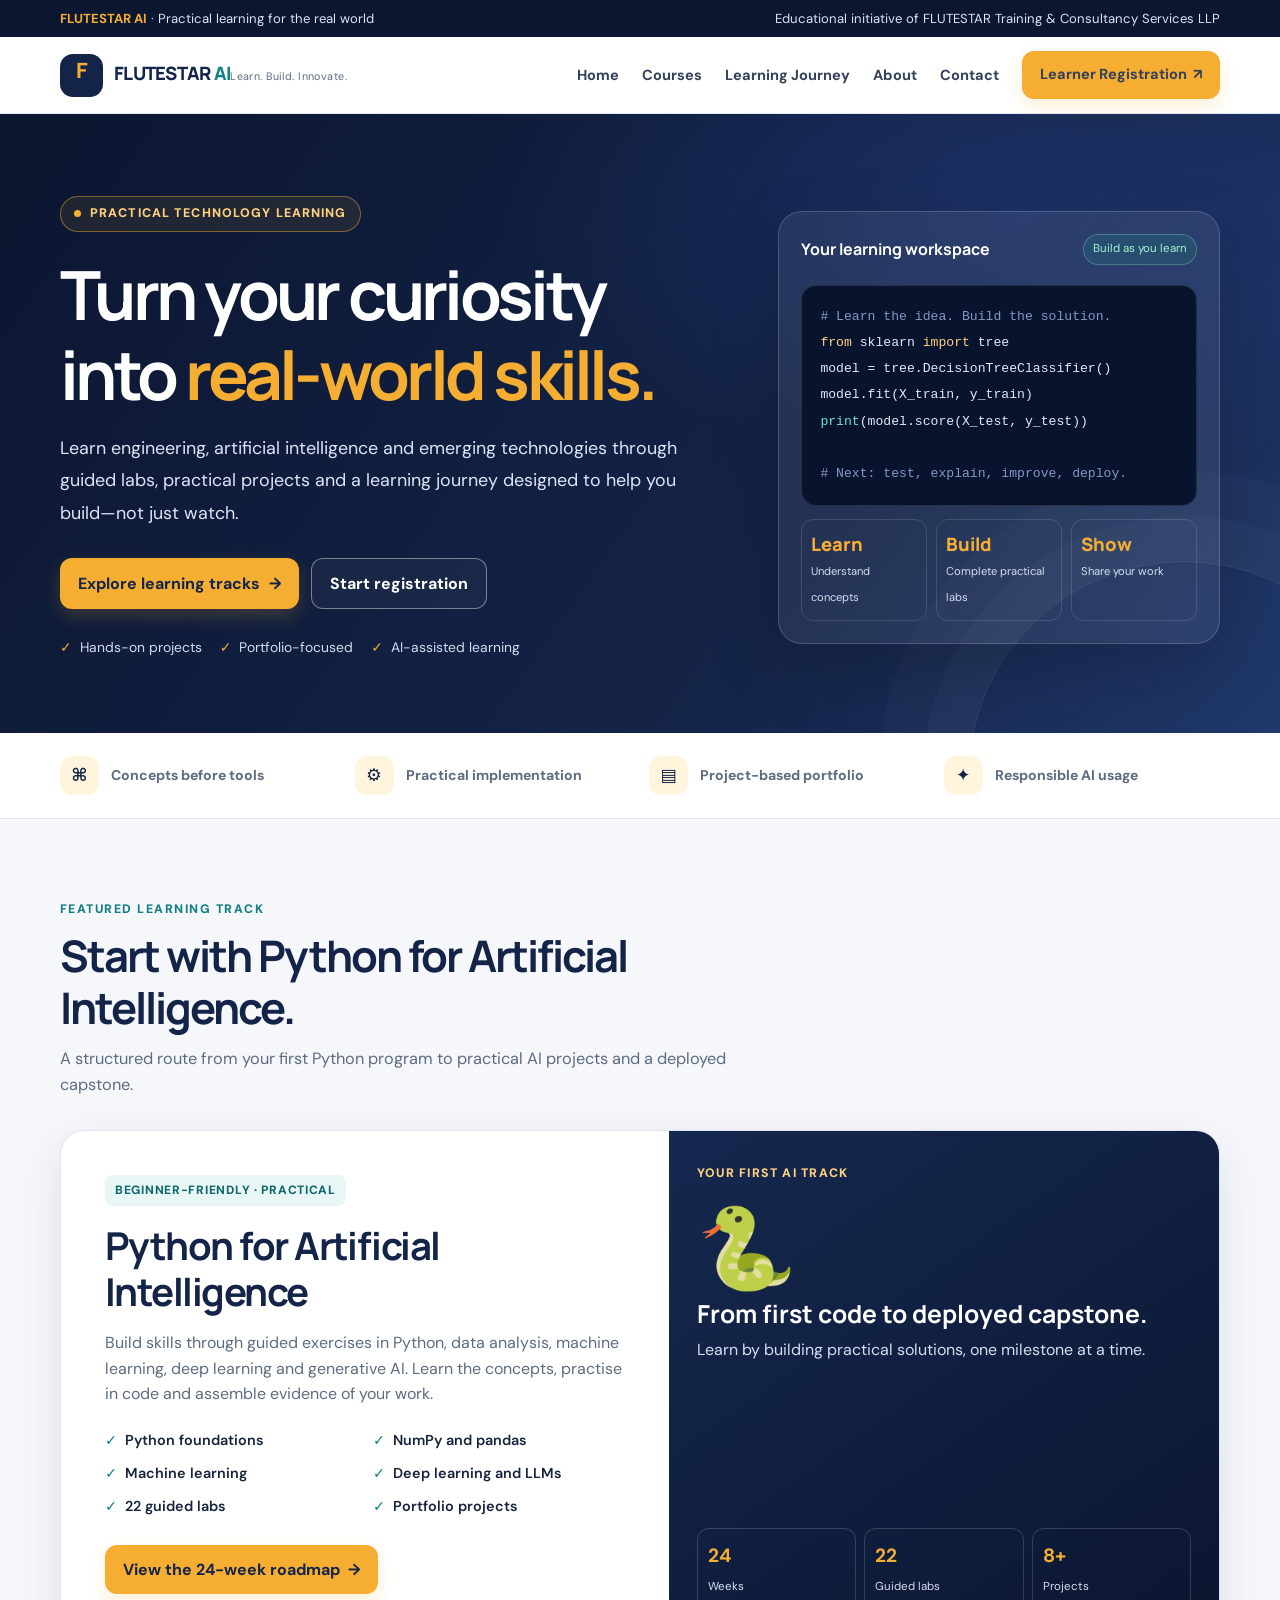
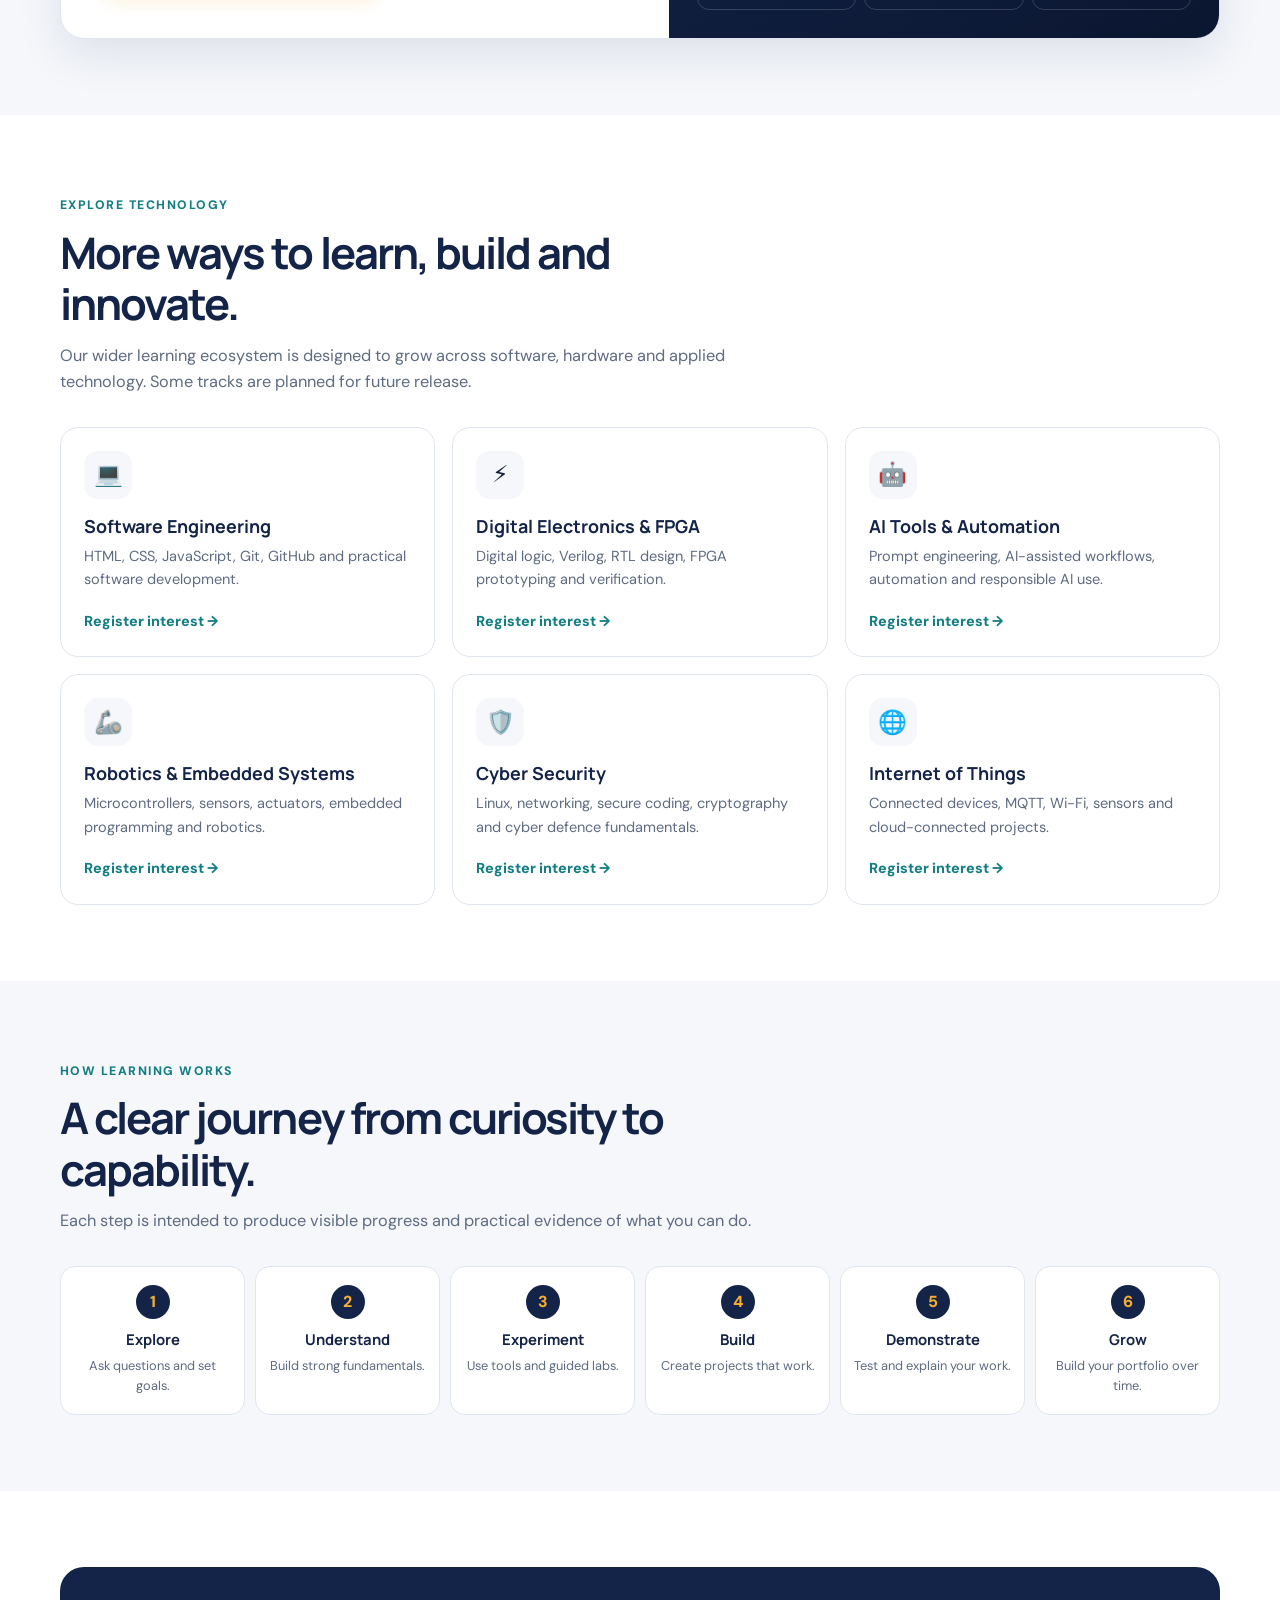
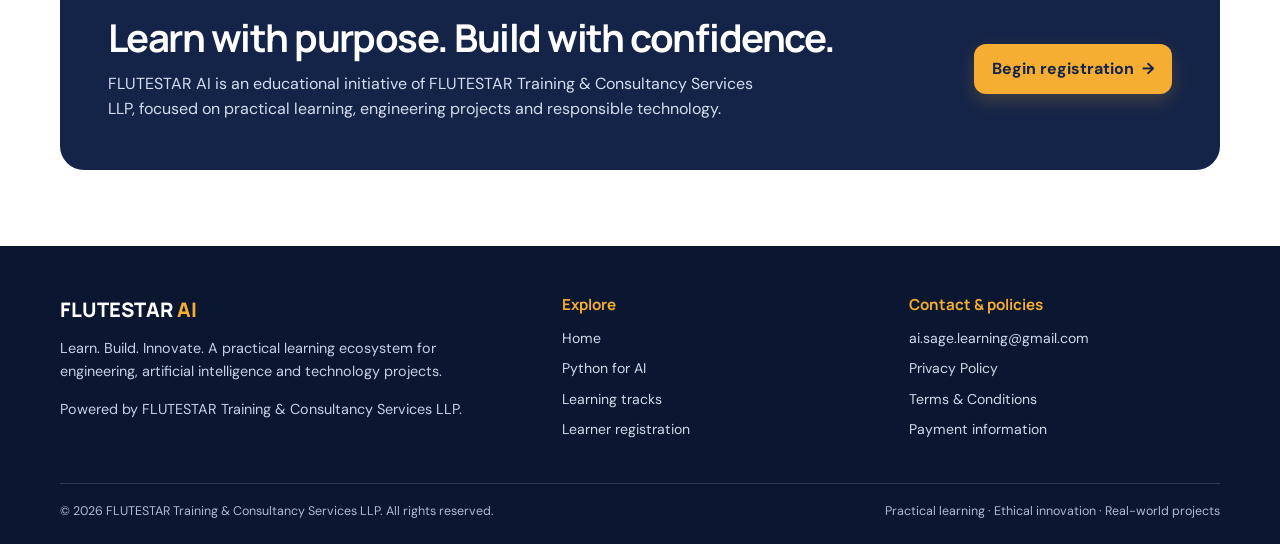
==== commit 5e5a9127: "Add files via upload" ====
--- a/index.html
+++ b/index.html
@@ -1,959 +1,131 @@
 <!DOCTYPE html>
 <html lang="en">
+<head>
+  <meta charset="UTF-8">
+  <meta name="viewport" content="width=device-width, initial-scale=1">
+  <meta name="theme-color" content="#142448">
+  <title>FLUTESTAR AI | Learn. Build. Innovate.</title>
+  <meta name="description" content="Practical technology learning through guided labs, real-world projects and AI-assisted learning, powered by FLUTESTAR Training & Consultancy Services LLP.">
+  <link rel="preconnect" href="https://fonts.googleapis.com">
+  <link rel="preconnect" href="https://fonts.gstatic.com" crossorigin>
+  <link href="https://fonts.googleapis.com/css2?family=DM+Sans:wght@400;500;600;700&family=Manrope:wght@400;500;600;700;800&display=swap" rel="stylesheet">
+  <style>
+    :root{--navy:#142448;--navy2:#0b1630;--amber:#f5ad32;--amber-light:#fff4dc;--ink:#17233d;--muted:#5e6b82;--line:#dfe5ef;--soft:#f5f7fb;--white:#fff;--teal:#137e83;--blue:#315bc8;--radius:20px;--shadow:0 16px 45px rgba(18,36,72,.10)}
+    *{box-sizing:border-box}html{scroll-behavior:smooth;scroll-padding-top:88px}body{margin:0;font-family:"DM Sans",system-ui,sans-serif;color:var(--ink);background:#fff;line-height:1.6}a{color:inherit}button,a{-webkit-tap-highlight-color:transparent}.container{width:min(1160px,calc(100% - 40px));margin-inline:auto}
+    .topline{background:var(--navy2);color:#dbe4f5;font-size:.82rem;padding:8px 0}.topline .container{display:flex;justify-content:space-between;gap:12px;flex-wrap:wrap}.topline strong{color:var(--amber)}
+    header{position:sticky;top:0;z-index:20;background:rgba(255,255,255,.96);backdrop-filter:blur(14px);border-bottom:1px solid rgba(223,229,239,.85)}.navbar{min-height:76px;display:flex;align-items:center;justify-content:space-between;gap:24px}.brand{display:flex;align-items:center;gap:11px;text-decoration:none;min-width:230px}.brand-mark{width:43px;height:43px;border-radius:13px;background:var(--navy);color:var(--amber);display:grid;place-items:center;font-size:1.35rem;font-weight:800}.brand-name{font:800 1.15rem Manrope,sans-serif;letter-spacing:-.04em;color:var(--navy);line-height:1.15}.brand-name span{color:var(--teal)}.brand-caption{font-size:.67rem;color:var(--muted);letter-spacing:.04em;margin-top:4px}.nav-links{display:flex;align-items:center;gap:23px;list-style:none;margin:0;padding:0}.nav-links a{text-decoration:none;font-weight:700;font-size:.91rem;color:#35415a}.nav-links a:hover{color:var(--teal)}.nav-cta,.btn{display:inline-flex;align-items:center;justify-content:center;gap:9px;text-decoration:none;font-weight:700;border-radius:12px;padding:12px 18px;transition:transform .18s,box-shadow .18s,background .18s}.nav-cta,.btn-primary{background:var(--amber);color:var(--navy);box-shadow:0 7px 18px rgba(245,173,50,.20)}.nav-cta:hover,.btn:hover{transform:translateY(-2px)}.menu-toggle{display:none;border:1px solid var(--line);background:#fff;border-radius:10px;padding:9px 12px;font-size:1.2rem;color:var(--navy)}
+    .hero{position:relative;overflow:hidden;background:radial-gradient(ellipse at 80% 15%,rgba(49,91,200,.24),transparent 36%),linear-gradient(125deg,var(--navy2),var(--navy) 66%,#20396b);color:white;padding:82px 0 74px}.hero:after{content:"";position:absolute;width:430px;height:430px;border:1px solid rgba(255,255,255,.10);border-radius:50%;right:-120px;bottom:-260px;box-shadow:0 0 0 45px rgba(255,255,255,.025),0 0 0 90px rgba(255,255,255,.02)}.hero-grid{display:grid;grid-template-columns:minmax(0,1.2fr) minmax(300px,.8fr);gap:56px;align-items:center;position:relative;z-index:1}.eyebrow{display:inline-flex;align-items:center;gap:9px;border:1px solid rgba(245,173,50,.45);background:rgba(245,173,50,.09);color:#ffd27d;border-radius:999px;padding:7px 13px;font-size:.78rem;font-weight:800;letter-spacing:.09em;text-transform:uppercase}.eyebrow:before{content:"";width:7px;height:7px;background:var(--amber);border-radius:50%}h1,h2,h3,h4{font-family:Manrope,system-ui,sans-serif;line-height:1.18}h1{font-size:clamp(2.6rem,5.3vw,4.5rem);letter-spacing:-.055em;margin:22px 0 18px;max-width:760px}h1 em{font-style:normal;color:var(--amber)}.hero-copy{font-size:1.12rem;line-height:1.8;color:#dce5f7;max-width:650px}.hero-actions{display:flex;gap:12px;flex-wrap:wrap;margin-top:29px}.btn-outline{border:1px solid rgba(255,255,255,.42);color:#fff;background:rgba(255,255,255,.04)}.hero-trust{display:flex;flex-wrap:wrap;gap:18px;margin-top:27px;color:#d2dcef;font-size:.87rem}.hero-trust span:before{content:"✓";color:var(--amber);font-weight:900;margin-right:8px}.hero-panel{background:rgba(255,255,255,.07);border:1px solid rgba(255,255,255,.17);border-radius:24px;padding:22px;box-shadow:0 25px 70px rgba(0,0,0,.18)}.panel-top{display:flex;align-items:center;justify-content:space-between;gap:10px;margin-bottom:20px}.panel-top strong{font:700 1rem Manrope,sans-serif}.status{font-size:.72rem;color:#a7f3d0;background:rgba(16,185,129,.13);border:1px solid rgba(167,243,208,.28);padding:5px 9px;border-radius:999px}.code-window{background:#08142d;border:1px solid rgba(255,255,255,.12);border-radius:15px;padding:18px;overflow:auto;font:500 .82rem/2 "SFMono-Regular",Consolas,monospace;color:#e1e9f8}.code-muted{color:#8398c4}.code-amber{color:#ffd27d}.code-teal{color:#70e0d1}.panel-bottom{display:grid;grid-template-columns:repeat(3,1fr);gap:9px;margin-top:13px}.mini-stat{border:1px solid rgba(255,255,255,.13);border-radius:12px;padding:11px 9px}.mini-stat b{display:block;color:var(--amber);font:800 1.15rem Manrope,sans-serif}.mini-stat span{font-size:.7rem;color:#d4def0}
+    .trust-strip{border-bottom:1px solid var(--line);background:#fff}.trust-grid{display:grid;grid-template-columns:repeat(4,1fr);gap:18px;padding:23px 0}.trust-item{display:flex;align-items:center;gap:12px;color:var(--muted);font-size:.88rem;font-weight:700}.trust-icon{flex:0 0 39px;width:39px;height:39px;display:grid;place-items:center;border-radius:12px;background:var(--amber-light);color:var(--navy);font-size:1.1rem}
+    section{padding:76px 0}.section-head{max-width:720px;margin-bottom:32px}.kicker{color:var(--teal);font-weight:800;text-transform:uppercase;font-size:.77rem;letter-spacing:.12em}.section-head h2{font-size:clamp(2rem,3.4vw,2.8rem);letter-spacing:-.045em;margin:10px 0 13px;color:var(--navy)}.section-head p{color:var(--muted);font-size:1.02rem;margin:0}.featured{background:var(--soft)}.course-card{display:grid;grid-template-columns:minmax(0,1.05fr) minmax(300px,.95fr);overflow:hidden;background:#fff;border:1px solid var(--line);border-radius:24px;box-shadow:var(--shadow)}.course-content{padding:clamp(24px,4vw,44px)}.course-label{display:inline-block;background:#e8f7f5;color:#11676b;padding:6px 10px;border-radius:8px;font-size:.75rem;font-weight:800;letter-spacing:.06em;text-transform:uppercase}.course-content h3{font-size:clamp(1.8rem,3vw,2.4rem);letter-spacing:-.04em;color:var(--navy);margin:17px 0 12px}.course-content p{color:var(--muted)}.course-points{display:grid;grid-template-columns:1fr 1fr;gap:10px 16px;padding:0;margin:22px 0 27px;list-style:none}.course-points li{font-size:.9rem;font-weight:600}.course-points li:before{content:"✓";color:var(--teal);font-weight:900;margin-right:8px}.course-visual{padding:28px;background:linear-gradient(145deg,#15284f,#0b1630);display:flex;flex-direction:column;justify-content:space-between;color:#fff;min-height:330px}.course-visual .visual-tag{font-size:.77rem;color:#ffd27d;font-weight:800;letter-spacing:.1em;text-transform:uppercase}.course-visual .big-python{font-size:5rem;line-height:1;margin:24px 0 10px}.course-visual h4{font-size:1.55rem;margin:0 0 9px}.course-visual p{color:#d5def0;margin:0}.course-metrics{display:grid;grid-template-columns:repeat(3,1fr);gap:8px;margin-top:30px}.course-metrics div{border:1px solid rgba(255,255,255,.17);border-radius:12px;padding:12px 10px}.course-metrics b{display:block;color:var(--amber);font-size:1.2rem}.course-metrics span{font-size:.72rem;color:#d5def0}
+    .paths{display:grid;grid-template-columns:repeat(3,1fr);gap:17px}.path-card{border:1px solid var(--line);border-radius:18px;padding:23px;background:#fff;transition:transform .18s,box-shadow .18s}.path-card:hover{transform:translateY(-3px);box-shadow:var(--shadow)}.path-icon{width:48px;height:48px;border-radius:14px;display:grid;place-items:center;background:var(--soft);font-size:1.45rem}.path-card h3{font-size:1.12rem;color:var(--navy);margin:17px 0 8px}.path-card p{font-size:.91rem;color:var(--muted);margin:0 0 16px}.text-link{color:var(--teal);font-weight:800;text-decoration:none;font-size:.9rem}.text-link:hover{text-decoration:underline}.planned{font-size:.72rem;color:var(--muted);background:var(--soft);padding:4px 8px;border-radius:7px;margin-left:6px}
+    .journey-section{background:var(--soft)}.journey-grid{display:grid;grid-template-columns:repeat(6,1fr);gap:10px}.journey-step{background:#fff;border:1px solid var(--line);border-radius:15px;padding:18px 13px;text-align:center}.journey-num{width:34px;height:34px;border-radius:50%;display:grid;place-items:center;margin:0 auto 12px;background:var(--navy);color:var(--amber);font-weight:800}.journey-step h3{font-size:.93rem;margin:0 0 7px;color:var(--navy)}.journey-step p{font-size:.8rem;color:var(--muted);margin:0}
+    .cta-band{background:var(--navy);color:#fff;border-radius:24px;padding:clamp(26px,5vw,48px);display:flex;justify-content:space-between;align-items:center;gap:24px}.cta-band h2{font-size:clamp(1.8rem,3vw,2.4rem);letter-spacing:-.04em;margin:0 0 10px}.cta-band p{color:#d5def0;margin:0;max-width:650px}.cta-band .btn{flex-shrink:0}
+    footer{background:var(--navy2);color:#fff;padding:50px 0 22px}.footer-grid{display:grid;grid-template-columns:1.5fr 1fr 1fr;gap:35px;padding-bottom:34px}.footer-brand{font:800 1.25rem Manrope,sans-serif}.footer-brand span{color:var(--amber)}.footer-copy{max-width:420px;color:#c6d1e5;font-size:.9rem}.footer-col h3{font-size:.95rem;color:var(--amber);margin:0 0 13px}.footer-col a,.footer-col p{display:block;color:#d1daea;text-decoration:none;font-size:.88rem;margin:8px 0}.footer-col a:hover{color:var(--amber)}.footer-bottom{border-top:1px solid rgba(255,255,255,.14);padding-top:18px;display:flex;justify-content:space-between;gap:15px;flex-wrap:wrap;color:#aebbd3;font-size:.78rem}.footer-bottom p{margin:0}
+    @media(max-width:900px){.nav-links{gap:13px}.nav-links a{font-size:.83rem}.hero-grid{gap:30px}.journey-grid{grid-template-columns:repeat(3,1fr)}.paths{grid-template-columns:repeat(2,1fr)}.trust-grid{grid-template-columns:repeat(2,1fr)}}
+    @media(max-width:700px){.container{width:min(100% - 30px,1160px)}.topline .container{justify-content:center;text-align:center}.navbar{min-height:68px}.brand{min-width:0}.brand-caption{max-width:210px}.menu-toggle{display:block}.nav-links{display:none;position:absolute;top:68px;left:0;right:0;padding:18px 20px 22px;background:#fff;border-bottom:1px solid var(--line);box-shadow:0 15px 25px rgba(18,36,72,.08);flex-direction:column;align-items:stretch;gap:0}.nav-links.open{display:flex}.nav-links li a{display:block;padding:12px 6px;font-size:.95rem}.nav-links .nav-cta{margin-top:8px;text-align:center}.hero{padding:57px 0 52px}.hero-grid{grid-template-columns:1fr}.hero-panel{max-width:520px}.hero h1{font-size:clamp(2.5rem,12vw,3.6rem)}.hero-copy{font-size:1rem}.trust-grid{gap:13px}.trust-item{font-size:.8rem}.trust-icon{flex-basis:34px;width:34px;height:34px}.section{padding:55px 0}section{padding:57px 0}.course-card{grid-template-columns:1fr}.course-visual{min-height:300px}.course-points{grid-template-columns:1fr}.paths{grid-template-columns:1fr}.journey-grid{grid-template-columns:repeat(2,1fr)}.cta-band{align-items:flex-start;flex-direction:column}.footer-grid{grid-template-columns:1fr;gap:22px}.panel-bottom span{font-size:.66rem}}
+    @media(prefers-reduced-motion:reduce){html{scroll-behavior:auto}*,*:before,*:after{transition:none!important}}
+  </style>
+</head>
+<body>
+  <div class="topline"><div class="container"><span><strong>FLUTESTAR AI</strong> · Practical learning for the real world</span><span>Educational initiative of FLUTESTAR Training &amp; Consultancy Services LLP</span></div></div>
+  <header>
+    <nav class="navbar container" aria-label="Main navigation">
+      <a class="brand" href="index.html" aria-label="FLUTESTAR AI home">
+        <span class="brand-mark">F<span style="color:#fff">✦</span></span>
+        <span><span class="brand-name">FLUTESTAR <span>AI</span></span><span class="brand-caption">Learn. Build. Innovate.</span></span>
+      </a>
+      <button class="menu-toggle" type="button" aria-label="Open navigation menu" aria-expanded="false" aria-controls="primary-nav">☰</button>
+      <ul class="nav-links" id="primary-nav">
+        <li><a href="#home">Home</a></li><li><a href="#courses">Courses</a></li><li><a href="#journey">Learning Journey</a></li><li><a href="#about">About</a></li><li><a href="#contact">Contact</a></li>
+        <li><a class="nav-cta" href="register.html">Learner Registration&nbsp; ↗</a></li>
+      </ul>
+    </nav>
+  </header>
 
-<head>
+  <main>
+    <section class="hero" id="home">
+      <div class="container hero-grid">
+        <div>
+          <span class="eyebrow">Practical technology learning</span>
+          <h1>Turn your curiosity into <em>real-world skills.</em></h1>
+          <p class="hero-copy">Learn engineering, artificial intelligence and emerging technologies through guided labs, practical projects and a learning journey designed to help you build—not just watch.</p>
+          <div class="hero-actions"><a class="btn btn-primary" href="#courses">Explore learning tracks <span aria-hidden="true">→</span></a><a class="btn btn-outline" href="register.html">Start registration</a></div>
+          <div class="hero-trust"><span>Hands-on projects</span><span>Portfolio-focused</span><span>AI-assisted learning</span></div>
+        </div>
+        <aside class="hero-panel" aria-label="Learning approach preview">
+          <div class="panel-top"><strong>Your learning workspace</strong><span class="status">Build as you learn</span></div>
+          <div class="code-window"><div class="code-muted"># Learn the idea. Build the solution.</div><div><span class="code-amber">from</span> sklearn <span class="code-amber">import</span> tree</div><div>model = tree.DecisionTreeClassifier()</div><div>model.fit(X_train, y_train)</div><div><span class="code-teal">print</span>(model.score(X_test, y_test))</div><br><div class="code-muted"># Next: test, explain, improve, deploy.</div></div>
+          <div class="panel-bottom"><div class="mini-stat"><b>Learn</b><span>Understand concepts</span></div><div class="mini-stat"><b>Build</b><span>Complete practical labs</span></div><div class="mini-stat"><b>Show</b><span>Share your work</span></div></div>
+        </aside>
+      </div>
+    </section>
 
-    <meta charset="UTF-8">
-    <meta name="viewport"
-          content="width=device-width, initial-scale=1.0">
+    <div class="trust-strip"><div class="container trust-grid">
+      <div class="trust-item"><span class="trust-icon">⌘</span><span>Concepts before tools</span></div><div class="trust-item"><span class="trust-icon">⚙</span><span>Practical implementation</span></div><div class="trust-item"><span class="trust-icon">▤</span><span>Project-based portfolio</span></div><div class="trust-item"><span class="trust-icon">✦</span><span>Responsible AI usage</span></div>
+    </div></div>
 
-    <title>AI Sage</title>
+    <section class="featured" id="courses">
+      <div class="container">
+        <div class="section-head"><span class="kicker">Featured learning track</span><h2>Start with Python for Artificial Intelligence.</h2><p>A structured route from your first Python program to practical AI projects and a deployed capstone.</p></div>
+        <article class="course-card">
+          <div class="course-content"><span class="course-label">Beginner-friendly · Practical</span><h3>Python for Artificial Intelligence</h3><p>Build skills through guided exercises in Python, data analysis, machine learning, deep learning and generative AI. Learn the concepts, practise in code and assemble evidence of your work.</p>
+            <ul class="course-points"><li>Python foundations</li><li>NumPy and pandas</li><li>Machine learning</li><li>Deep learning and LLMs</li><li>22 guided labs</li><li>Portfolio projects</li></ul>
+            <a class="btn btn-primary" href="python-for-ai-roadmap.html">View the 24-week roadmap&nbsp; →</a>
+          </div>
+          <div class="course-visual"><div><span class="visual-tag">Your first AI track</span><div class="big-python">🐍</div><h4>From first code to deployed capstone.</h4><p>Learn by building practical solutions, one milestone at a time.</p></div><div class="course-metrics"><div><b>24</b><span>Weeks</span></div><div><b>22</b><span>Guided labs</span></div><div><b>8+</b><span>Projects</span></div></div></div>
+        </article>
+      </div>
+    </section>
 
-    <!-- Google Fonts -->
+    <section id="paths">
+      <div class="container">
+        <div class="section-head"><span class="kicker">Explore technology</span><h2>More ways to learn, build and innovate.</h2><p>Our wider learning ecosystem is designed to grow across software, hardware and applied technology. Some tracks are planned for future release.</p></div>
+        <div class="paths">
+          <article class="path-card"><div class="path-icon">💻</div><h3>Software Engineering</h3><p>HTML, CSS, JavaScript, Git, GitHub and practical software development.</p><a class="text-link" href="register.html">Register interest →</a></article>
+          <article class="path-card"><div class="path-icon">⚡</div><h3>Digital Electronics &amp; FPGA</h3><p>Digital logic, Verilog, RTL design, FPGA prototyping and verification.</p><a class="text-link" href="register.html">Register interest →</a></article>
+          <article class="path-card"><div class="path-icon">🤖</div><h3>AI Tools &amp; Automation</h3><p>Prompt engineering, AI-assisted workflows, automation and responsible AI use.</p><a class="text-link" href="register.html">Register interest →</a></article>
+          <article class="path-card"><div class="path-icon">🦾</div><h3>Robotics &amp; Embedded Systems</h3><p>Microcontrollers, sensors, actuators, embedded programming and robotics.</p><a class="text-link" href="register.html">Register interest →</a></article>
+          <article class="path-card"><div class="path-icon">🛡️</div><h3>Cyber Security</h3><p>Linux, networking, secure coding, cryptography and cyber defence fundamentals.</p><a class="text-link" href="register.html">Register interest →</a></article>
+          <article class="path-card"><div class="path-icon">🌐</div><h3>Internet of Things</h3><p>Connected devices, MQTT, Wi-Fi, sensors and cloud-connected projects.</p><a class="text-link" href="register.html">Register interest →</a></article>
+        </div>
+      </div>
+    </section>
 
-    <link rel="preconnect"
-          href="https://fonts.googleapis.com">
+    <section class="journey-section" id="journey">
+      <div class="container"><div class="section-head"><span class="kicker">How learning works</span><h2>A clear journey from curiosity to capability.</h2><p>Each step is intended to produce visible progress and practical evidence of what you can do.</p></div>
+        <div class="journey-grid">
+          <div class="journey-step"><div class="journey-num">1</div><h3>Explore</h3><p>Ask questions and set goals.</p></div><div class="journey-step"><div class="journey-num">2</div><h3>Understand</h3><p>Build strong fundamentals.</p></div><div class="journey-step"><div class="journey-num">3</div><h3>Experiment</h3><p>Use tools and guided labs.</p></div><div class="journey-step"><div class="journey-num">4</div><h3>Build</h3><p>Create projects that work.</p></div><div class="journey-step"><div class="journey-num">5</div><h3>Demonstrate</h3><p>Test and explain your work.</p></div><div class="journey-step"><div class="journey-num">6</div><h3>Grow</h3><p>Build your portfolio over time.</p></div>
+        </div>
+      </div>
+    </section>
 
-    <link rel="preconnect"
-          href="https://fonts.gstatic.com"
-          crossorigin>
+    <section id="about"><div class="container"><div class="cta-band"><div><h2>Learn with purpose. Build with confidence.</h2><p>FLUTESTAR AI is an educational initiative of FLUTESTAR Training &amp; Consultancy Services LLP, focused on practical learning, engineering projects and responsible technology.</p></div><a class="btn btn-primary" href="register.html">Begin registration&nbsp; →</a></div></div></section>
+  </main>
 
-    <link href="https://fonts.googleapis.com/css2?family=Inter:wght@400;500;600&family=Poppins:wght@500;600;700&display=swap"
-          rel="stylesheet">
-
-    <link rel="stylesheet"
-          href="css/style.css">
-
-</head>
-
-<body>
-
-<!-- ========================= -->
-<!-- Navigation -->
-<!-- ========================= -->
-
-<header>
-
-    <nav class="navbar">
-
-      <div class="logo">
-
-           🤖 AI <span>SAGE</span>
-
-      </div>
-
-       <ul class="nav-links">
-
-    <li><a href="#home">Home</a></li>
-
-    <li><a href="#about">About</a></li>
-
-    <li><a href="#journey">Journey</a></li>
-
-    <li><a href="#missions">Missions</a></li>
-
-    <li><a href="#contact">Contact</a></li>
-
-    <li><a href="register.html" class="register-btn">Register</a></li>
-
-</ul>
-
-    </nav>
-
-</header>
-
-
-<!-- ========================= -->
-<!-- Hero -->
-<!-- ========================= -->
-
-<section class="hero">
-
-    <div class="hero-content">
-
-        <h1>Curiosity Starts Here.</h1>
-
-        <div class="hero-subtitle">
-
-            <p>Learn Beyond the Classroom.</p>
-
-            <p>Build Beyond the Tutorial.</p>
-
-            <p>Innovate Beyond the Imagination.</p>
-
-        </div>
-
-        <ul class="hero-list">
-
-            <li>Master Engineering Fundamentals</li>
-
-            <li>Learn with Artificial Intelligence</li>
-
-            <li>Build Real-World Projects</li>
-
-            <li>Build Your Portfolio and Create Solutions That Matter</li>
-
-        </ul>
-
-        <p class="hero-highlight">
-
-            Every mission is a step toward becoming an engineer,
-            innovator, researcher, or entrepreneur.
-
-        </p>
-
-        <div class="hero-buttons">
-
-            <a href="register.html"
-               class="btn btn-primary">
-
-                🚀 Start Mission
-
-            </a>
-
-            <a href="#missions"
-               class="btn btn-secondary">
-
-                📘 Explore AI Sage
-
-            </a>
-
-        </div>
-
+  <footer id="contact"><div class="container">
+    <div class="footer-grid">
+      <div><div class="footer-brand">FLUTESTAR <span>AI</span></div><p class="footer-copy">Learn. Build. Innovate. A practical learning ecosystem for engineering, artificial intelligence and technology projects.</p><p class="footer-copy">Powered by FLUTESTAR Training &amp; Consultancy Services LLP.</p></div>
+      <div class="footer-col"><h3>Explore</h3><a href="index.html">Home</a><a href="#courses">Python for AI</a><a href="#paths">Learning tracks</a><a href="register.html">Learner registration</a></div>
+      <div class="footer-col"><h3>Contact &amp; policies</h3><a href="mailto:ai.sage.learning@gmail.com">ai.sage.learning@gmail.com</a><a href="privacy.html">Privacy Policy</a><a href="terms.html">Terms &amp; Conditions</a><a href="payment.html">Payment information</a></div>
     </div>
-
-</section>
-
-<section id="about" class="about-section">
-
-    <div class="container">
-
-        <h2>About AI Sage</h2>
-
-        <p class="about-subtitle">
-
-            Curiosity Starts Here.
-
-        </p>
-
-        <p>
-
-            AI Sage is an AI-powered engineering and technology learning
-            ecosystem developed as an educational initiative of
-            <strong>FLUTESTAR Training & Consultancy Services LLP.</strong>
-
-        </p>
-
-        <p>
-
-            Our mission is to transform curiosity into competence through
-            structured learning, practical engineering projects,
-            Artificial Intelligence, innovation, and continuous
-            professional development.
-
-        </p>
-
-        <p>
-
-            Every learner progresses from learning fundamentals to
-            building projects, developing professional portfolios,
-            and preparing for internships, research, consulting,
-            entrepreneurship, and future industry opportunities.
-
-        </p>
-
-    </div>
-
-</section>
-
-<!-- ==========================================
-                OUR VISION
-========================================== -->
-
-<section id="vision" class="vision-section">
-
-    <div class="container">
-
-        <h2>🌍 Our Vision</h2>
-
-        <p class="vision-subtitle">
-
-            Engineering Knowledge. Ethical Innovation. A Better Future.
-
-        </p>
-
-        <p>
-
-            Our vision is to build a global learning ecosystem where
-            students, engineers, researchers, educators, innovators,
-            entrepreneurs, and industry professionals collaborate to
-            solve real-world challenges through knowledge, technology,
-            ethics, and innovation.
-
-        </p>
-
-        <p>
-
-            AI Sage aims to become much more than an online learning
-            platform. We envision an ecosystem where learners can
-            continuously grow through structured education, practical
-            engineering projects, Artificial Intelligence, research,
-            internships, consultancy, entrepreneurship, and lifelong
-            learning.
-
-        </p>
-
-        <p>
-
-            Every learner begins with curiosity and gradually develops
-            into a professional capable of creating meaningful
-            technological solutions that positively impact society
-            and contribute toward building a better world.
-
-        </p>
-
-    </div>
-
-</section>
-
-
-<!-- ===================================== -->
-<!-- Why AI Sage -->
-<!-- ===================================== -->
-
-<section class="why-ai">
-
-    <h2>Why AI Sage?</h2>
-
-    <p class="section-text">
-
-        Learn engineering and technology through
-        understanding, experimentation, AI assistance,
-        and real-world projects.
-
-    </p>
-
-    <div class="card-container">
-
-        <div class="card">
-
-            <h3>📘 Learn Fundamentals</h3>
-
-            <p>
-
-                Understand concepts before using AI.
-
-            </p>
-
-        </div>
-
-        <div class="card">
-
-            <h3>🤖 Learn with AI</h3>
-
-            <p>
-
-                Use Artificial Intelligence to accelerate learning.
-
-            </p>
-
-        </div>
-
-        <div class="card">
-
-            <h3>🧪 Build Projects</h3>
-
-            <p>
-
-                Every lesson ends with a practical project.
-
-            </p>
-
-        </div>
-
-        <div class="card">
-
-            <h3>🚀 Build Portfolio</h3>
-
-            <p>
-
-                Showcase your work to employers and collaborators.
-
-            </p>
-
-        </div>
-
-    </div>
-
-</section>
-
-<!-- ===================================== -->
-<!-- Learning Journey -->
-<!-- ===================================== -->
-
-<section class="journey" id="journey">
-
-    <h2>Your Learning Journey</h2>
-
-    <p class="section-text">
-
-        Every great engineer begins with curiosity.
-        AI Sage transforms curiosity into capability.
-
-    </p>
-
-    <div class="timeline">
-
-        <div class="step">
-            <div class="circle">1</div>
-            <h3>Curiosity</h3>
-            <p>Ask questions and explore new ideas.</p>
-        </div>
-
-        <div class="step">
-            <div class="circle">2</div>
-            <h3>Fundamentals</h3>
-            <p>Understand the core concepts first.</p>
-        </div>
-
-        <div class="step">
-            <div class="circle">3</div>
-            <h3>AI Exploration</h3>
-            <p>Use AI to deepen your understanding.</p>
-        </div>
-
-        <div class="step">
-            <div class="circle">4</div>
-            <h3>Hands-on Lab</h3>
-            <p>Experiment on your own computer.</p>
-        </div>
-
-        <div class="step">
-            <div class="circle">5</div>
-            <h3>Mini Project</h3>
-            <p>Build something useful every mission.</p>
-        </div>
-
-        <div class="step">
-            <div class="circle">6</div>
-            <h3>Portfolio</h3>
-            <p>Showcase your work with confidence.</p>
-        </div>
-
-    </div>
-
-</section>
-<!-- =====================================
-Featured Mission Paths
-===================================== -->
-
-<section class="missions" id="missions">
-
-    <h2>Featured Mission Paths</h2>
-
-    <p class="section-text">
-
-        Start your journey with carefully designed learning missions.
-        Every mission combines fundamentals, AI-assisted learning,
-        experimentation and practical implementation.
-
-    </p>
-
-    <div class="mission-grid">
-
-        <div class="mission-card">
-
-            <div class="mission-icon">💻</div>
-
-            <h3>Software Engineering Mission</h3>
-
-            <p>
-
-                Learn HTML, CSS, JavaScript,
-                Git, GitHub and AI-assisted software development.
-
-            </p>
-
-            <a href="register.html" class="btn btn-primary">
-
-                Start Mission
-
-            </a>
-
-        </div>
-
-        <div class="mission-card">
-
-            <div class="mission-icon">⚙️</div>
-
-            <h3>Digital Electronics Mission</h3>
-
-            <p>
-
-                Learn Digital logic, Verilog,
-                FPGA design, RTL development,
-                timing analysis and verification.
-
-            </p>
-
-            <a href="register.html" class="btn btn-primary">
-
-                Start Mission
-
-            </a>
-
-        </div>
-
-        <div class="mission-card">
-
-            <div class="mission-icon">🤖</div>
-
-            <h3>Artificial Intelligence Mission</h3>
-
-            <p>
-
-                Learn Prompt engineering,
-                AI tools,
-                automation,
-                practical AI workflows
-                and responsible AI usage.
-
-            </p>
-
-            <a href="register.html" class="btn btn-primary">
-
-                Start Mission
-
-            </a>
-
-        </div>
-            
-        <div class="mission-card">
-
-            <div class="mission-icon">🤖</div>
-
-             <h3>Robotics & Embedded Systems</h3>
-
-            <p>
-
-                  Learn Arduino, Raspberry Pi,
-                  ESP32, sensors, actuators,
-                  embedded programming and
-                  robotics fundamentals.
-
-            </p>
-
-            <a href="register.html" class="btn btn-primary">
-
-                  Start Mission
-
-            </a>
-
-        </div>
-
-
-    <div class="mission-card">
-
-         <div class="mission-icon">🛡️</div>
-
-            <h3>Cyber Security</h3>
-
-             <p>
-
-                 Learn Linux, networking,
-                 secure coding,
-                 cryptography fundamentals,
-                 ethical hacking concepts
-                 and cyber defence.
-
-             </p>
-
-            <a href="register.html" class="btn btn-primary">
-
-                Start Mission
-
-            </a>
-
-        </div>
-
-    <div class="mission-card">
-
-        <div class="mission-icon">🌐</div>
-
-            <h3>Internet of Things</h3>
-
-             <p>
-
-             Learn MQTT, Wi-Fi, cloud connectivity, smart devices.
-
-            </p>
-
-            <a href="register.html" class="btn btn-primary">
-
-              Start Mission
-
-                </a>
-
-        </div>
-    </div>
-
-</section>
-
-<section class="stats">
-
-    <h2>AI Sage by Numbers</h2>
-
-    <div class="stats-grid">
-
-        <div class="stat-card">
-
-             <div class="stat-icon">📚</div>
-
-                <h3>20+</h3>
-
-             <p>Planned Mission Paths</p>
-
-        </div>
-
-        <div class="stat-card">
-
-            <div class="stat-icon">🧪</div>
-
-                 <h3>100+</h3>
-
-             <p>Planned Engineering Labs</p>
-
-        </div>
-
-        <div class="stat-card">
-
-            <div class="stat-icon">🚀</div>
-
-            <h3>250+</h3>
-
-            <p>Planned Mini Projects</p>
-
-        </div>
-
-        <div class="stat-card">
-        
-            <div class="stat-icon">🚀</div>
-
-            <h3>1000+</h3>
-
-            <p>Hours of Guided Learning</p>
-
-        </div>
-
-    </div>
-
-</section>
-
-
-</section>
-
-<!-- ==========================================
-        FINAL CALL TO ACTION
-========================================== -->
-
-<section class="cta-section">
-
-    <div class="cta-container">
-
-        <h2>🚀 Ready to Begin Your Journey?</h2>
-
-        <p class="cta-description">
-
-            Join AI Sage today and become part of a growing community of
-            learners, engineers, innovators, researchers, and future
-            technology leaders.
-
-        </p>
-
-        <!-- New Heading -->
-
-        <h3 class="cta-flow-title">
-
-            Your First Three Steps
-
-        </h3>
-
-        <div class="registration-flow">
-
-            <!-- STEP 1 -->
-
-            <div class="flow-step">
-
-                <span class="flow-number">1</span>
-
-                <h4>Register Yourself</h4>
-
-                <p>
-
-                    Create your AI Sage
-                    learner profile.
-
-                </p>
-
-            </div>
-
-            <div class="flow-arrow">➜</div>
-
-            <!-- STEP 2 -->
-
-            <div class="flow-step">
-
-                <span class="flow-number">2</span>
-
-                <h4>Activate Student ID</h4>
-
-               <p class="step-description">
-
-                    Your AI Sage Student ID
-
-                    <br><br>
-
-                     Nominal one-time
-                     activation fee
-
-                    </p>
-
-
-                <h3 class="price-tag">
-
-                    ₹5
-
-                </h3>
-
-            </div>
-
-            <div class="flow-arrow">➜</div>
-
-            <!-- STEP 3 -->
-
-            <div class="flow-step">
-
-                <span class="flow-number">3</span>
-
-                <h4>Begin Your Learning</h4>
-
-                <p>
-
-                    Unlock Mission 001
-
-                    <br><br>
-
-                    Watch AI Sage Demo
-
-                </p>
-
-            </div>
-
-        </div>
-
-        <!-- Buttons -->
-
-        <div class="cta-buttons">
-
-            <a href="register.html"
-               class="btn btn-primary">
-
-                🚀 Start Registration
-
-            </a>
-
-            <a href="mailto:ai.sage.learning@gmail.com"
-               class="btn btn-secondary">
-
-                📧 Contact Us
-
-            </a>
-
-        </div>
-
-<hr class="cta-divider">
-
-
-
-<div class="version-badge">
-
-    AI Sage Version 1.0
-
-    <span>Genesis</span>
-
-</div>
-
-
-
-
-        <!-- Student ID Note -->
-
-        <div class="student-benefits">
-
-            <h3>
-
-                🎓 Your AI Sage Student ID
-
-            </h3>
-
-            <p>
-
-                Your Student ID becomes your permanent learning identity
-                throughout your AI Sage journey.
-
-            </p>
-
-            <div class="student-roadmap">
-
-    <div class="roadmap-item">
-        📘 Learning Missions
-    </div>
-
-    <div class="roadmap-arrow">↓</div>
-
-    <div class="roadmap-item">
-        💻 Engineering Projects
-    </div>
-
-    <div class="roadmap-arrow">↓</div>
-
-    <div class="roadmap-item">
-        📜 Certificates
-    </div>
-
-    <div class="roadmap-arrow">↓</div>
-
-    <div class="roadmap-item">
-         📄 Professional Resume Building
-    </div>
-
- <div class="roadmap-arrow">↓</div>
-
-    <div class="roadmap-item">
-         📤 Resume Upload & Verification
-    </div>
-
-
-
-    <div class="roadmap-arrow">↓</div>
-
-    <div class="roadmap-item">
-        🤖 AI Skill Analysis
-    </div>
-
-    <div class="roadmap-arrow">↓</div>
-
-    <div class="roadmap-item">
-        📊 AI Career Dashboard
-    </div>
-
-    <div class="roadmap-arrow">↓</div>
-
-    <div class="roadmap-item">
-        💼 Internships & Industry Opportunities
-    </div>
-
-
-<div class="roadmap-arrow">↓</div>
-
-<div class="roadmap-destination">
-
-    🌟 Your Future
-
-    <br><br>
-
-    Engineer • Researcher • Innovator
-
-    <br>
-
-    Entrepreneur • Technology Leader
-
-</div>
-
-<p class="journey-message">
-
-Every completed mission,
-every project,
-and every new skill
-
-brings you one step closer to becoming an engineer capable of solving real-world challenges through knowledge, innovation, and ethical technology.
-
-</p>
-
-
-</div>
-
-        </div>
-
-    </div>
-
-</section>
-
-<!-- ===========================================
-                FOOTER
-============================================ -->
-
-<footer class="footer" id="contact">
-   
-    <div class="footer-container">
-
-        <!-- Column 1 -->
-        <div class="footer-column">
-
-            <h2>🤖 AI SAGE</h2>
-
-            <p class="footer-tagline">
-                Curiosity Starts Here
-            </p>
-
-            <p>
-                Empowering learners to become
-                engineers, innovators, researchers,
-                and technology leaders through
-                AI-powered mission-based learning.
-            </p>
-
-        </div>
-
-        <!-- Column 2 -->
-        <div class="footer-column">
-
-            <h3>Quick Links</h3>
-
-            <ul>
-
-                <li><a href="index.html">Home</a></li>
-
-                <li><a href="#journey">Journey</a></li>
-
-                <li><a href="#missions">Missions</a></li>
-
-                <li><a href="register.html">Register</a></li>
-
-            </ul>
-
-        </div>
-
-        <!-- Column 3 -->
-        <div class="footer-column">
-
-            <h3>Mission Paths</h3>
-
-            <ul>
-
-                <li>🚀Software Engineering</li>
-
-                <li>⚡Digital Electronics</li>
-
-                <li>🤖Artificial Intelligence</li>
-
-                <li>🦾Robotics</li>
-
-                <li>🔒Cyber Security</li>
-
-                <li>🌐Internet of Things</li>
-
-            </ul>
-
-        </div>
-
-        <!-- Column 4 -->
-        <div class="footer-column">
-
-            <h3>Connect</h3>
-
-            <ul>
-
-                <li>📧 ai.sage.learning@gmail.com</li>
-
-                <li>🐙 GitHub (Open Source Projects. Coming soon...)</li>
-
-                <li>▶ YouTube (Learning Videos. Coming soon...)</li>
-
-                <li>💼 LinkedIn (Professional Network. Coming soon...)</li>
-
-            </ul>
-
-        </div>
-
-<!-- Column 5 -->
-        <div class="footer-column">
-
-<h3>Legal</h3>
-
-<ul>
-
-<li>
-
-<a href="privacy.html">
-
-Privacy Policy
-
-</a>
-
-</li>
-
-<li>
-
-<a href="terms.html">
-
-Terms & Conditions
-
-</a>
-
-</li>
-
-</ul>
-
-</div>
-
-
-
-
-
-
-    </div>
-
-    <hr>
-
-    <div class="footer-bottom">
-
-        <p>
-            © 2026 AI Sage. All Rights Reserved.
-        </p>
-
-        <p>
-            Empowering students to become engineers,
-            innovators and lifelong learners.
-        </p>
-
-        <div class="footer-powered">
-
-            <strong>An Educational Initiative of</strong>
-
-            <br><br>
-
-            FLUTESTAR 
-            TRAINING AND CONSULTANCY SERVICES LLP
-
-        </div>
-
-    </div>
-
-
-
-    <div class="footer-version">
-
-    AI Sage Version 1.0 • Genesis
-
-</div>
-
-</footer>
-
-
-
-
-
+    <div class="footer-bottom"><p>© <span id="year">2026</span> FLUTESTAR Training &amp; Consultancy Services LLP. All rights reserved.</p><p>Practical learning · Ethical innovation · Real-world projects</p></div>
+  </div></footer>
+  <script>
+    const menuButton = document.querySelector('.menu-toggle');
+    const nav = document.querySelector('.nav-links');
+    menuButton.addEventListener('click', () => {
+      const open = nav.classList.toggle('open');
+      menuButton.setAttribute('aria-expanded', String(open));
+      menuButton.setAttribute('aria-label', open ? 'Close navigation menu' : 'Open navigation menu');
+      menuButton.textContent = open ? '✕' : '☰';
+    });
+    nav.querySelectorAll('a').forEach(link => link.addEventListener('click', () => {
+      nav.classList.remove('open');
+      menuButton.setAttribute('aria-expanded', 'false');
+      menuButton.setAttribute('aria-label', 'Open navigation menu');
+      menuButton.textContent = '☰';
+    }));
+    document.getElementById('year').textContent = new Date().getFullYear();
+  </script>
 </body>
-
-</html>+</html>
